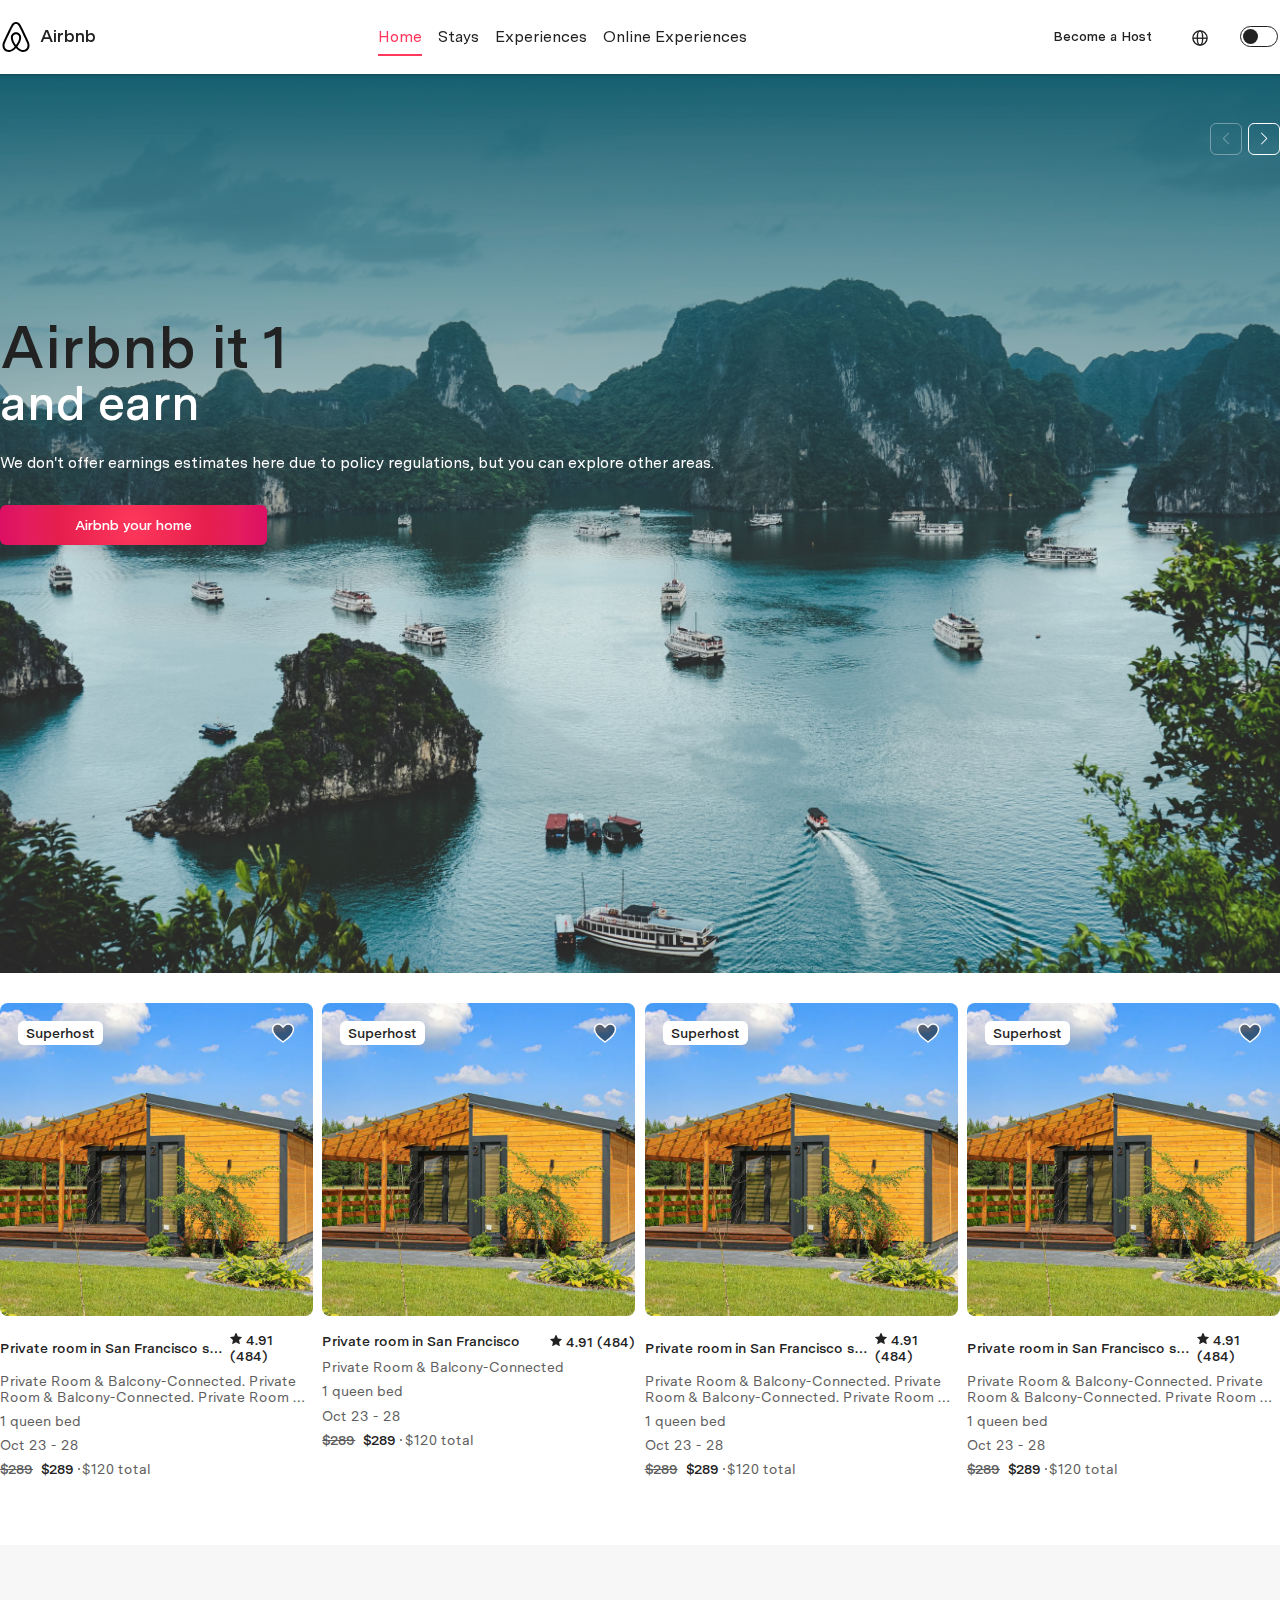
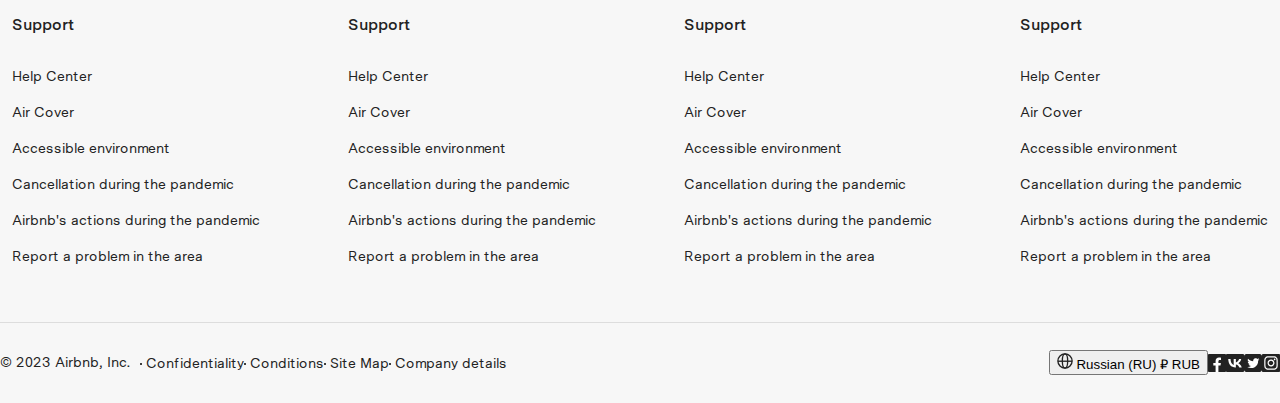
==== index.html @ f94b2c28 "finished footer, theme change" ====
<!DOCTYPE html>
<html lang="en">

<head>
  <meta charset="UTF-8">
  <meta http-equiv="X-UA-Compatible" content="IE=edge">
  <meta name="viewport" content="width=device-width, initial-scale=1.0">
  <title>Document</title>
  <meta name="color-scheme" content="light dark">
  <meta name="theme-color" media="(prefers-color-scheme: light)">
  <meta name="theme-color" media="(prefers-color-scheme: dark)">

  <script type="module">
    // https://doka.guide/js/match-media/
    if (matchMedia('(prefers-color-scheme: dark)').media === 'not all') {
      document.documentElement.style.display = 'none';
      document.head.insertAdjacentHTML(
        'beforeend',
        '<link rel="stylesheet" href="styles/light.css" onload="document.documentElement.style.display=\'\'">'
      );
    }
  </script>

  <link rel="stylesheet" href="css/light.css" media="(prefers-color-scheme: light)">
  <link rel="stylesheet" href="css/dark.css" media="(prefers-color-scheme: dark)">
  <link rel="stylesheet" href="css/style.css">
</head>

<body>
  <header class="header">
    <div class="container">
      <div class="flex">
        <a href="#" class="header-logo">
          <svg viewBox="0 0 32 32" xmlns="http://www.w3.org/2000/svg"
            style="display:inline-block;vertical-align:middle;height:32px;width:32px;fill:var(--logo-fill)"
            aria-hidden="true" role="presentation" focusable="false">
            <path
              d="M16 1c2.008 0 3.463.963 4.751 3.269l.533 1.025c1.954 3.83 6.114 12.54 7.1 14.836l.145.353c.667 1.591.91 2.472.96 3.396l.01.415.001.228c0 4.062-2.877 6.478-6.357 6.478-2.224 0-4.556-1.258-6.709-3.386l-.257-.26-.172-.179h-.011l-.176.185c-2.044 2.1-4.267 3.42-6.414 3.615l-.28.019-.267.006C5.377 31 2.5 28.584 2.5 24.522l.005-.469c.026-.928.23-1.768.83-3.244l.216-.524c.966-2.298 6.083-12.989 7.707-16.034C12.537 1.963 13.992 1 16 1zm0 2c-1.239 0-2.053.539-2.987 2.21l-.523 1.008c-1.926 3.776-6.06 12.43-7.031 14.692l-.345.836c-.427 1.071-.573 1.655-.605 2.24l-.009.33v.206C4.5 27.395 6.411 29 8.857 29c1.773 0 3.87-1.236 5.831-3.354-2.295-2.938-3.855-6.45-3.855-8.91 0-2.913 1.933-5.386 5.178-5.42 3.223.034 5.156 2.507 5.156 5.42 0 2.456-1.555 5.96-3.855 8.907C19.277 27.766 21.37 29 23.142 29c2.447 0 4.358-1.605 4.358-4.478l-.004-.411c-.019-.672-.17-1.296-.714-2.62l-.248-.6c-1.065-2.478-5.993-12.768-7.538-15.664C18.053 3.539 17.24 3 16 3zm.01 10.316c-2.01.021-3.177 1.514-3.177 3.42 0 1.797 1.18 4.58 2.955 7.044l.21.287.174-.234c1.73-2.385 2.898-5.066 2.989-6.875l.006-.221c0-1.906-1.167-3.4-3.156-3.421h-.001z">
            </path>
          </svg>
          <span>Airbnb</span>
        </a>

        <nav class="header-nav">
          <a class="header-nav__link link-active" href="#">Home</a>
          <a class="header-nav__link" href="#">Stays</a>
          <a class="header-nav__link" href="#">Experiences</a>
          <a class="header-nav__link" href="#">Online Experiences</a>
        </nav>

        <div class="header-buttons">
          <button id="host" class="btn btn-ghost">Become a Host</button>

          <button class="btn btn-icon">
            <svg width="18" height="18" viewBox="0 0 18 18" fill="none" xmlns="http://www.w3.org/2000/svg">
              <circle cx="9" cy="9" r="8" stroke="#222222" stroke-width="1.5" />
              <ellipse cx="9" cy="9" rx="3" ry="8" stroke="#222222" stroke-width="1.5" />
              <line x1="1" y1="9.25" x2="17" y2="9.25" stroke="#222222" stroke-width="1.5" />
            </svg>
          </button>
        </div>

        <fieldset class="switcher">
          <input type="checkbox" class="switch">
          <label for="switch"></label>
        </fieldset>
      </div>
    </div>
  </header>

  <!-- Модалка become a host -->
  <dialog class="modal" id="modal">
    <header class="modal-header">
      <button id="close-button" class="button close-button">
        <svg viewBox="0 0 32 32" xmlns="http://www.w3.org/2000/svg" aria-hidden="true" role="presentation"
          focusable="false"
          style="display: block; fill: none; height: 16px; width: 16px; stroke-width: 3; overflow: visible;">
          <path d="m6 6 20 20"></path>
          <path d="m26 6-20 20"></path>
        </svg>
      </button>
    </header>

    <section class="modal-body">
      <h2 class="modal-title">Questions about this home?</h2>
      <p class="modal-subtitle">We’re excited you’re here. A Villa Specialist from Luxury Retreats, an Airbnb <br>
        company, will be in touch to finalize the details.</p>

      <form action="#">
        <div class="inline">
          <label for="first-name">First name *</label>
          <input id="first-name" type="text" placeholder="First name">

          <label for="last-name">Last name *</label>
          <input id="last-name" type="text" placeholder="Last name">
        </div>

        <div class="inline ml-8">
          <label for="email">Email *</label>
          <input id="email" type="email" placeholder="Your email">

          <label for="tel">Telephone</label>
          <input id="tel" type="tel" placeholder="Telephone">
        </div>

        <label for="text-message">Your message</label>
        <textarea placeholder="For example: Is this home family friendly? What other homes should I consider?"
          name="text-message" id="" cols="30" rows="10"></textarea>

        <input id="c1" type="checkbox">
        <label for="c1">I'd like to receive marketing and policy communications from Luxury Retreats</label>

        <button class="btn btn-transparent" type="button">Send message</button>
      </form>
    </section>

    <footer class="modal-footer">
      <div>
        <span>Learn how we handle your details in our</span>
        <button type="button" class="btn btn-link">Privacy policy</button>
      </div>
    </footer>
  </dialog>

  <main>
    <section class="banner">
      <div class="container">
        <div class="swiper">
          <!-- Additional required wrapper -->
          <div class="swiper-wrapper">
            <!-- Slides -->
            <div class="swiper-slide">
              <div class="banner-description">
                <h2 class="banner-title">
                  Airbnb it 1<br>
                  <span>and earn<span>
                </h2>
                <p class="banner-subtitle">We don't offer earnings estimates here due to policy regulations, but you can
                  explore other areas.</p>
                <button class="btn btn-airbnb">Airbnb your home</button>
              </div>
            </div>
            <div class="swiper-slide">
              <div class="banner-description">
                <h2 class="banner-title">
                  Airbnb it 2<br>
                  <span>and earn<span>
                </h2>

                <p class="banner-subtitle">We don't offer earnings estimates here due to policy regulations, but you can
                  explore other areas.</p>

                <button class="btn btn-airbnb">Airbnb your home</button>
              </div>
            </div>

            <div class="swiper-slide">
              <div class="banner-description">
                <h2 class="banner-title">
                  Airbnb it 3<br>
                  <span>and earn<span>
                </h2>

                <p class="banner-subtitle">We don't offer earnings estimates here due to policy regulations, but you can
                  explore other areas.</p>

                <button class="btn btn-airbnb">Airbnb your home</button>
              </div>
            </div>

          </div>

          <!-- If we need navigation buttons -->
          <div class="swiper-button-prev"></div>
          <div class="swiper-button-next"></div>
        </div>
      </div>
    </section>

    <!-- cards -->
    <section class="cards">
      <div class="container">
        <div class="flex-start">
          <div class="card-wrapper">
            <a class="card-link" href="details.html" target="_blank" rel="noopener noreferrer nofollow"></a>
            <div class="card">
              <div class="card-image">
                <img src="images/cards/card-image-1.webp" alt="image">
                <svg class="card-heart" viewBox="0 0 32 32" xmlns="http://www.w3.org/2000/svg">
                  <path
                    d="m16 28c7-4.733 14-10 14-17 0-1.792-.683-3.583-2.05-4.95-1.367-1.366-3.158-2.05-4.95-2.05-1.791 0-3.583.684-4.949 2.05l-2.051 2.051-2.05-2.051c-1.367-1.366-3.158-2.05-4.95-2.05-1.791 0-3.583.684-4.949 2.05-1.367 1.367-2.051 3.158-2.051 4.95 0 7 7 12.267 14 17z">
                  </path>
                </svg>
                <div class="card-host">
                  Superhost
                </div>
              </div>

              <div class="card-text">
                <div class="flex">
                  <h3 class="card-text__title">Private room in San Francisco sdfsdfsdfsdfsds</h3>

                  <div class="card-text__rating">
                    <svg class="star" width="12" height="13" viewBox="0 0 12 13" fill="none"
                      xmlns="http://www.w3.org/2000/svg">
                      <g clip-path="url(#clip0_5_387)">
                        <path fill-rule="evenodd" clip-rule="evenodd"
                          d="M5.66024 1.09214L4.11374 4.42401L0.416242 4.90026C0.344975 4.90933 0.277811 4.93867 0.222742 4.98481C0.167672 5.03094 0.127013 5.09193 0.105603 5.16051C0.0841922 5.22908 0.0829308 5.30237 0.101969 5.37164C0.121007 5.44091 0.159542 5.50326 0.212992 5.55126L2.94787 8.01314L2.21099 11.7076C2.19681 11.7784 2.20337 11.8518 2.22989 11.919C2.25641 11.9862 2.30176 12.0443 2.36049 12.0863C2.41922 12.1283 2.48883 12.1525 2.56097 12.1559C2.6331 12.1593 2.70468 12.1418 2.76712 12.1055L5.99999 10.2316L9.23437 12.1055C9.29677 12.1416 9.36826 12.159 9.44028 12.1556C9.5123 12.1521 9.5818 12.128 9.64045 12.086C9.69909 12.0441 9.7444 11.9861 9.77095 11.9191C9.7975 11.852 9.80415 11.7787 9.79012 11.708L9.05324 8.01314L11.7881 5.55126C11.8414 5.50326 11.8799 5.44097 11.8989 5.37178C11.9178 5.3026 11.9166 5.22941 11.8952 5.16092C11.8739 5.09243 11.8333 5.0315 11.7784 4.98536C11.7234 4.93923 11.6564 4.90982 11.5852 4.90064L7.88774 4.42401L6.34012 1.09214C6.31001 1.0273 6.262 0.972414 6.20174 0.933955C6.14148 0.895495 6.07148 0.875061 5.99999 0.875061C5.9285 0.875061 5.85851 0.895495 5.79824 0.933955C5.73798 0.972414 5.68997 1.0273 5.65987 1.09214H5.66024Z"
                          fill="#222222" />
                      </g>
                      <defs>
                        <clipPath id="clip0_5_387">
                          <rect width="12" height="12" fill="white" transform="translate(0 0.5)" />
                        </clipPath>
                      </defs>
                    </svg>

                    <span>4.91 (484)</span>
                  </div>
                </div>

                <div class="card-text__descr text-secondary">Private Room & Balcony-Connected. Private Room &
                  Balcony-Connected.
                  Private Room & Balcony-Connected</div>
                <div class="card-text__config text-secondary">1 queen bed</div>
                <div class="card-text__date text-secondary">Oct 23 - 28</div>
                <div class="card-text__price flex text-secondary">
                  <span class="price-prev">$289</span>
                  <span class="price-current">$289</span>
                  <span class="price-total">$120 total</span>
                </div>
              </div>
            </div>
            <!-- end .card  -->
          </div>

          <div class="card-wrapper">
            <a class="card-link" href="#" target="_blank" rel="noopener noreferrer nofollow"></a>
            <div class="card">
              <div class="card-image">
                <img src="images/cards/card-image-1.webp" alt="image">
                <svg class="card-heart" viewBox="0 0 32 32" xmlns="http://www.w3.org/2000/svg">
                  <path
                    d="m16 28c7-4.733 14-10 14-17 0-1.792-.683-3.583-2.05-4.95-1.367-1.366-3.158-2.05-4.95-2.05-1.791 0-3.583.684-4.949 2.05l-2.051 2.051-2.05-2.051c-1.367-1.366-3.158-2.05-4.95-2.05-1.791 0-3.583.684-4.949 2.05-1.367 1.367-2.051 3.158-2.051 4.95 0 7 7 12.267 14 17z">
                  </path>
                </svg>
                <div class="card-host">
                  Superhost
                </div>
              </div>

              <div class="card-text">
                <div class="flex">
                  <h3 class="card-text__title">Private room in San Francisco</h3>

                  <div class="card-text__rating">
                    <svg class="star" width="12" height="13" viewBox="0 0 12 13" fill="none"
                      xmlns="http://www.w3.org/2000/svg">
                      <g clip-path="url(#clip0_5_387)">
                        <path fill-rule="evenodd" clip-rule="evenodd"
                          d="M5.66024 1.09214L4.11374 4.42401L0.416242 4.90026C0.344975 4.90933 0.277811 4.93867 0.222742 4.98481C0.167672 5.03094 0.127013 5.09193 0.105603 5.16051C0.0841922 5.22908 0.0829308 5.30237 0.101969 5.37164C0.121007 5.44091 0.159542 5.50326 0.212992 5.55126L2.94787 8.01314L2.21099 11.7076C2.19681 11.7784 2.20337 11.8518 2.22989 11.919C2.25641 11.9862 2.30176 12.0443 2.36049 12.0863C2.41922 12.1283 2.48883 12.1525 2.56097 12.1559C2.6331 12.1593 2.70468 12.1418 2.76712 12.1055L5.99999 10.2316L9.23437 12.1055C9.29677 12.1416 9.36826 12.159 9.44028 12.1556C9.5123 12.1521 9.5818 12.128 9.64045 12.086C9.69909 12.0441 9.7444 11.9861 9.77095 11.9191C9.7975 11.852 9.80415 11.7787 9.79012 11.708L9.05324 8.01314L11.7881 5.55126C11.8414 5.50326 11.8799 5.44097 11.8989 5.37178C11.9178 5.3026 11.9166 5.22941 11.8952 5.16092C11.8739 5.09243 11.8333 5.0315 11.7784 4.98536C11.7234 4.93923 11.6564 4.90982 11.5852 4.90064L7.88774 4.42401L6.34012 1.09214C6.31001 1.0273 6.262 0.972414 6.20174 0.933955C6.14148 0.895495 6.07148 0.875061 5.99999 0.875061C5.9285 0.875061 5.85851 0.895495 5.79824 0.933955C5.73798 0.972414 5.68997 1.0273 5.65987 1.09214H5.66024Z"
                          fill="#222222" />
                      </g>
                      <defs>
                        <clipPath id="clip0_5_387">
                          <rect width="12" height="12" fill="white" transform="translate(0 0.5)" />
                        </clipPath>
                      </defs>
                    </svg>

                    <span>4.91 (484)</span>
                  </div>
                </div>

                <div class="card-text__descr text-secondary">Private Room & Balcony-Connected</div>
                <div class="card-text__config text-secondary">1 queen bed</div>
                <div class="card-text__date text-secondary">Oct 23 - 28</div>
                <div class="card-text__price flex text-secondary">
                  <span class="price-prev">$289</span>
                  <span class="price-current">$289</span>
                  <span class="price-total">$120 total</span>
                </div>
              </div>
            </div>
            <!-- end .card  -->
          </div>

          <div class="card-wrapper">
            <a class="card-link" href="#" target="_blank" rel="noopener noreferrer nofollow"></a>
            <div class="card">
              <div class="card-image">
                <img src="images/cards/card-image-1.webp" alt="image">
                <svg class="card-heart" viewBox="0 0 32 32" xmlns="http://www.w3.org/2000/svg">
                  <path
                    d="m16 28c7-4.733 14-10 14-17 0-1.792-.683-3.583-2.05-4.95-1.367-1.366-3.158-2.05-4.95-2.05-1.791 0-3.583.684-4.949 2.05l-2.051 2.051-2.05-2.051c-1.367-1.366-3.158-2.05-4.95-2.05-1.791 0-3.583.684-4.949 2.05-1.367 1.367-2.051 3.158-2.051 4.95 0 7 7 12.267 14 17z">
                  </path>
                </svg>
                <div class="card-host">
                  Superhost
                </div>
              </div>

              <div class="card-text">
                <div class="flex">
                  <h3 class="card-text__title">Private room in San Francisco sdfsdfsdfsdfsds</h3>

                  <div class="card-text__rating">
                    <svg class="star" width="12" height="13" viewBox="0 0 12 13" fill="none"
                      xmlns="http://www.w3.org/2000/svg">
                      <g clip-path="url(#clip0_5_387)">
                        <path fill-rule="evenodd" clip-rule="evenodd"
                          d="M5.66024 1.09214L4.11374 4.42401L0.416242 4.90026C0.344975 4.90933 0.277811 4.93867 0.222742 4.98481C0.167672 5.03094 0.127013 5.09193 0.105603 5.16051C0.0841922 5.22908 0.0829308 5.30237 0.101969 5.37164C0.121007 5.44091 0.159542 5.50326 0.212992 5.55126L2.94787 8.01314L2.21099 11.7076C2.19681 11.7784 2.20337 11.8518 2.22989 11.919C2.25641 11.9862 2.30176 12.0443 2.36049 12.0863C2.41922 12.1283 2.48883 12.1525 2.56097 12.1559C2.6331 12.1593 2.70468 12.1418 2.76712 12.1055L5.99999 10.2316L9.23437 12.1055C9.29677 12.1416 9.36826 12.159 9.44028 12.1556C9.5123 12.1521 9.5818 12.128 9.64045 12.086C9.69909 12.0441 9.7444 11.9861 9.77095 11.9191C9.7975 11.852 9.80415 11.7787 9.79012 11.708L9.05324 8.01314L11.7881 5.55126C11.8414 5.50326 11.8799 5.44097 11.8989 5.37178C11.9178 5.3026 11.9166 5.22941 11.8952 5.16092C11.8739 5.09243 11.8333 5.0315 11.7784 4.98536C11.7234 4.93923 11.6564 4.90982 11.5852 4.90064L7.88774 4.42401L6.34012 1.09214C6.31001 1.0273 6.262 0.972414 6.20174 0.933955C6.14148 0.895495 6.07148 0.875061 5.99999 0.875061C5.9285 0.875061 5.85851 0.895495 5.79824 0.933955C5.73798 0.972414 5.68997 1.0273 5.65987 1.09214H5.66024Z"
                          fill="#222222" />
                      </g>
                      <defs>
                        <clipPath id="clip0_5_387">
                          <rect width="12" height="12" fill="white" transform="translate(0 0.5)" />
                        </clipPath>
                      </defs>
                    </svg>

                    <span>4.91 (484)</span>
                  </div>
                </div>

                <div class="card-text__descr text-secondary">Private Room & Balcony-Connected. Private Room &
                  Balcony-Connected.
                  Private Room & Balcony-Connected</div>
                <div class="card-text__config text-secondary">1 queen bed</div>
                <div class="card-text__date text-secondary">Oct 23 - 28</div>
                <div class="card-text__price flex text-secondary">
                  <span class="price-prev">$289</span>
                  <span class="price-current">$289</span>
                  <span class="price-total">$120 total</span>
                </div>
              </div>
            </div>
            <!-- end .card  -->
          </div>

          <div class="card-wrapper">
            <a class="card-link" href="#" target="_blank" rel="noopener noreferrer nofollow"></a>
            <div class="card">
              <div class="card-image">
                <img src="images/cards/card-image-1.webp" alt="image">
                <svg class="card-heart" viewBox="0 0 32 32" xmlns="http://www.w3.org/2000/svg">
                  <path
                    d="m16 28c7-4.733 14-10 14-17 0-1.792-.683-3.583-2.05-4.95-1.367-1.366-3.158-2.05-4.95-2.05-1.791 0-3.583.684-4.949 2.05l-2.051 2.051-2.05-2.051c-1.367-1.366-3.158-2.05-4.95-2.05-1.791 0-3.583.684-4.949 2.05-1.367 1.367-2.051 3.158-2.051 4.95 0 7 7 12.267 14 17z">
                  </path>
                </svg>
                <div class="card-host">
                  Superhost
                </div>
              </div>

              <div class="card-text">
                <div class="flex">
                  <h3 class="card-text__title">Private room in San Francisco sdfsdfsdfsdfsds</h3>

                  <div class="card-text__rating">
                    <svg class="star" width="12" height="13" viewBox="0 0 12 13" fill="none"
                      xmlns="http://www.w3.org/2000/svg">
                      <g clip-path="url(#clip0_5_387)">
                        <path fill-rule="evenodd" clip-rule="evenodd"
                          d="M5.66024 1.09214L4.11374 4.42401L0.416242 4.90026C0.344975 4.90933 0.277811 4.93867 0.222742 4.98481C0.167672 5.03094 0.127013 5.09193 0.105603 5.16051C0.0841922 5.22908 0.0829308 5.30237 0.101969 5.37164C0.121007 5.44091 0.159542 5.50326 0.212992 5.55126L2.94787 8.01314L2.21099 11.7076C2.19681 11.7784 2.20337 11.8518 2.22989 11.919C2.25641 11.9862 2.30176 12.0443 2.36049 12.0863C2.41922 12.1283 2.48883 12.1525 2.56097 12.1559C2.6331 12.1593 2.70468 12.1418 2.76712 12.1055L5.99999 10.2316L9.23437 12.1055C9.29677 12.1416 9.36826 12.159 9.44028 12.1556C9.5123 12.1521 9.5818 12.128 9.64045 12.086C9.69909 12.0441 9.7444 11.9861 9.77095 11.9191C9.7975 11.852 9.80415 11.7787 9.79012 11.708L9.05324 8.01314L11.7881 5.55126C11.8414 5.50326 11.8799 5.44097 11.8989 5.37178C11.9178 5.3026 11.9166 5.22941 11.8952 5.16092C11.8739 5.09243 11.8333 5.0315 11.7784 4.98536C11.7234 4.93923 11.6564 4.90982 11.5852 4.90064L7.88774 4.42401L6.34012 1.09214C6.31001 1.0273 6.262 0.972414 6.20174 0.933955C6.14148 0.895495 6.07148 0.875061 5.99999 0.875061C5.9285 0.875061 5.85851 0.895495 5.79824 0.933955C5.73798 0.972414 5.68997 1.0273 5.65987 1.09214H5.66024Z"
                          fill="#222222" />
                      </g>
                      <defs>
                        <clipPath id="clip0_5_387">
                          <rect width="12" height="12" fill="white" transform="translate(0 0.5)" />
                        </clipPath>
                      </defs>
                    </svg>

                    <span>4.91 (484)</span>
                  </div>
                </div>

                <div class="card-text__descr text-secondary">Private Room & Balcony-Connected. Private Room &
                  Balcony-Connected.
                  Private Room & Balcony-Connected</div>
                <div class="card-text__config text-secondary">1 queen bed</div>
                <div class="card-text__date text-secondary">Oct 23 - 28</div>
                <div class="card-text__price flex text-secondary">
                  <span class="price-prev">$289</span>
                  <span class="price-current">$289</span>
                  <span class="price-total">$120 total</span>
                </div>
              </div>
            </div>
            <!-- end .card  -->
          </div>
        </div>
      </div>
      <!-- /.container -->
    </section>

  </main>

  <footer class="footer">
    <div class="container">
      <div class="footer-top">
        <nav class="footer-top__column">
          <h3>Support</h3>

          <a class="footer-link" href="#" target="_blank">Help Center</a>
          <a class="footer-link" href="#" target="_blank">Air Cover</a>
          <a class="footer-link" href="#" target="_blank">Accessible environment</a>
          <a class="footer-link" href="#" target="_blank">Cancellation during the pandemic</a>
          <a class="footer-link" href="#" target="_blank">Airbnb's actions during the pandemic</a>
          <a class="footer-link" href="#" target="_blank">Report a problem in the area</a>
        </nav>

        <nav class="footer-top__column">
          <h3>Support</h3>

          <a class="footer-link" href="#" target="_blank">Help Center</a>
          <a class="footer-link" href="#" target="_blank">Air Cover</a>
          <a class="footer-link" href="#" target="_blank">Accessible environment</a>
          <a class="footer-link" href="#" target="_blank">Cancellation during the pandemic</a>
          <a class="footer-link" href="#" target="_blank">Airbnb's actions during the pandemic</a>
          <a class="footer-link" href="#" target="_blank">Report a problem in the area</a>
        </nav>

        <nav class="footer-top__column">
          <h3>Support</h3>

          <a class="footer-link" href="#" target="_blank">Help Center</a>
          <a class="footer-link" href="#" target="_blank">Air Cover</a>
          <a class="footer-link" href="#" target="_blank">Accessible environment</a>
          <a class="footer-link" href="#" target="_blank">Cancellation during the pandemic</a>
          <a class="footer-link" href="#" target="_blank">Airbnb's actions during the pandemic</a>
          <a class="footer-link" href="#" target="_blank">Report a problem in the area</a>
        </nav>

        <nav class="footer-top__column">
          <h3>Support</h3>

          <a class="footer-link" href="#" target="_blank">Help Center</a>
          <a class="footer-link" href="#" target="_blank">Air Cover</a>
          <a class="footer-link" href="#" target="_blank">Accessible environment</a>
          <a class="footer-link" href="#" target="_blank">Cancellation during the pandemic</a>
          <a class="footer-link" href="#" target="_blank">Airbnb's actions during the pandemic</a>
          <a class="footer-link" href="#" target="_blank">Report a problem in the area</a>
        </nav>
      </div>

      <div class="footer-bottom">
        <nav class="footer-bottom__row">
          <h3>© 2023 Airbnb, Inc.</h3>
          <a class="footer-link ml-8px" href="#" target="_blank">Confidentiality</a>
          <a class="footer-link ml-8px" href="#" target="_blank">Conditions</a>
          <a class="footer-link ml-8px" href="#" target="_blank">Site Map</a>
          <a class="footer-link ml-8px" href="#" target="_blank">Company details<a>
        </nav>

        <nav class="footer-bottom__row">
          <button class="language">
            <svg width="16" height="16" viewBox="0 0 18 18" fill="none" xmlns="http://www.w3.org/2000/svg">
              <circle cx="9" cy="9" r="8" stroke="#222222" stroke-width="1.5" />
              <ellipse cx="9" cy="9" rx="3" ry="8" stroke="#222222" stroke-width="1.5" />
              <line x1="1" y1="9.25" x2="17" y2="9.25" stroke="#222222" stroke-width="1.5" />
            </svg>
            Russian (RU)
            <span class="mr-10px">₽
              RUB
            </span>
          </button>

          <a href="#" target="_blank">
            <svg class="mr-10px" viewBox="0 0 32 32" xmlns="http://www.w3.org/2000/svg"
              style="display:block;height:18px;width:18px;fill:currentColor" aria-label="Open Facebook" role="img"
              focusable="false">
              <path
                d="m30 0c.5304 0 1.0391.210714 1.4142.585786.3751.375073.5858.883784.5858 1.414214v28c0 .5304-.2107 1.0391-.5858 1.4142s-.8838.5858-1.4142.5858h-28c-.53043 0-1.039141-.2107-1.414214-.5858-.375072-.3751-.585786-.8838-.585786-1.4142v-28c0-.53043.210714-1.039141.585786-1.414214.375073-.375072.883784-.585786 1.414214-.585786z">
              </path>
              <path
                d="m22.9375 16h-4.438v-3.001c0-1.266.62-2.499 2.607-2.499h2.018v-3.938s-1.831-.312-3.582-.312c-3.654 0-6.043 2.215-6.043 6.225v3.525h-4.06298v4.625h4.06298v11.375h5v-11.375h3.728z"
                fill="#fff">
              </path>
            </svg>
          </a>

          <a href="#" target="_blank">
            <svg class="mr-10px" viewBox="0 0 32 32" xmlns="http://www.w3.org/2000/svg"
              style="display:block;height:18px;width:18px;fill:currentColor" aria-label="Open &quot;VKontakte&quot;"
              role="img" focusable="false">
              <g>
                <path
                  d="m30 0c.5304 0 1.0391.210714 1.4142.585786.3751.375073.5858.883784.5858 1.414214v28c0 .5304-.2107 1.0391-.5858 1.4142s-.8838.5858-1.4142.5858h-28c-.53043 0-1.039141-.2107-1.414214-.5858-.375072-.3751-.585786-.8838-.585786-1.4142v-28c0-.53043.210714-1.039141.585786-1.414214.375073-.375072.883784-.585786 1.414214-.585786z"
                  fill="#222"></path>
                <path
                  d="m17.0718 23.9756c-8.19992 0-12.87692-5.6214-13.0718-14.9756h4.10743c.13492 6.8657 3.16297 9.7739 5.56147 10.3735v-10.3735h3.8677v5.9213c2.3685-.2548 4.8567-2.9532 5.6962-5.9213h3.8676c-.6446 3.6577-3.3429 6.356-5.2617 7.4653 1.9188.8995 4.992 3.253 6.1613 7.5103h-4.2575c-.9144-2.8482-3.1928-5.0518-6.2059-5.3516v5.3516z"
                  fill="#fff">
                </path>
              </g>
            </svg>
          </a>

          <a href="#" target="_blank">
            <svg class="mr-10px" viewBox="0 0 32 32" xmlns="http://www.w3.org/2000/svg"
              style="display:block;height:18px;width:18px;fill:currentColor" aria-label="Open Twitter" role="img"
              focusable="false">
              <path
                d="m32 4v24c0 2.209139-1.790861 4-4 4h-24c-2.209139 0-4-1.790861-4-4v-24c0-2.209139 1.790861-4 4-4h24c2.209139 0 4 1.790861 4 4z">
              </path>
              <path
                d="m18.664 7.985c-.8591.45781-1.5466 1.18188-1.9594 2.0636-.4127.8817-.5283 1.8734-.3296 2.8264-3.5-.188-6.875-1.813-9.063-4.625-.29765.47541-.49825 1.00504-.59024 1.55834-.09199.55336-.07354 1.11936.05428 1.66546.12782.5462.36249 1.0616.69047 1.5166.32797.4551.74278.8407 1.22049 1.1346-.687 0-1.374-.125-2-.438.063 2.063 1.5 3.876 3.5 4.313-.624.188-1.312.188-2 .063.626 1.812 2.313 3.062 4.188 3.125-1.813 1.5-4.25 2.187-6.563 1.812 1.93253 1.2895 4.18757 2.0119 6.5096 2.0855 2.3221.0736 4.6184-.5047 6.6286-1.6692 2.0103-1.1646 3.6543-2.8689 4.7456-4.9198 1.0913-2.051 1.5864-4.3666 1.4292-6.6845.875-.624 1.625-1.374 2.188-2.312-.75.375-1.625.625-2.5.75.937-.563 1.625-1.438 2-2.5-.875.5-1.813.875-2.813 1.063-.6801-.6967-1.5679-1.15401-2.53-1.3033-.9621-.1493-1.9467.01748-2.806.4753z"
                fill="#fff">
              </path>
            </svg>
          </a>

          <a href="#" target="_blank">
            <svg viewBox="0 0 32 32" xmlns="http://www.w3.org/2000/svg"
              style="display:block;height:18px;width:18px;fill:currentColor" aria-label="Open Instagram" role="img"
              focusable="false">
              <path
                d="m30 0h-28c-1.10457 0-2 .89543-2 2v28c0 1.1046.89543 2 2 2h28c1.1046 0 2-.8954 2-2v-28c0-1.10457-.8954-2-2-2z">
              </path>
              <path
                d="m15.714 4h1.244c2.399.003 2.847.02 3.99.072 1.277.058 2.15.261 2.912.558.79.307 1.459.717 2.126 1.384.6105.59958 1.0828 1.32512 1.384 2.126l.023.058c.28.74.473 1.587.532 2.805l.019.404c.044 1.01.056 1.626.056 4.4v.912c-.002 2.61-.018 3.05-.072 4.229-.058 1.277-.261 2.15-.558 2.912-.3012.8009-.7735 1.5264-1.384 2.126-.5996.6105-1.3251 1.0828-2.126 1.384l-.058.023c-.74.28-1.587.473-2.805.532l-.404.019c-1.01.044-1.626.056-4.4.056h-.912c-2.61-.002-3.05-.018-4.229-.072-1.277-.058-2.15-.261-2.912-.558-.80088-.3012-1.52642-.7735-2.126-1.384-.61048-.5996-1.08279-1.3251-1.384-2.126l-.023-.058c-.28-.74-.473-1.587-.533-2.805l-.016-.367c-.045-1.02-.058-1.616-.058-4.344v-1.003c.002-2.612.018-3.051.072-4.23.058-1.261.256-2.128.547-2.884l.011-.03c.30133-.80054.77364-1.52572 1.384-2.125.59956-.61048 1.3251-1.08279 2.126-1.384l.058-.023c.74-.28 1.587-.473 2.805-.533l.367-.016c1.02-.045 1.616-.058 4.344-.058zm.91 2.162h-1.248c-2.304.002-2.908.013-3.81.052l-.415.018c-1.17.053-1.805.249-2.228.413-.56.218-.96.478-1.38.898-.411.411-.67.803-.884 1.345l-.024.062c-.162.423-.35 1.056-.403 2.2l-.02.45c-.038.905-.049 1.53-.05 3.945v1.08c.002 2.636.016 3.046.07 4.224l.004.074c.058 1.123.248 1.74.41 2.154.217.56.477.96.897 1.38.411.411.803.67 1.345.884l.062.024c.423.162 1.056.35 2.2.403l.45.02c.904.038 1.53.049 3.945.05h1.08c2.636-.002 3.046-.016 4.224-.07l.074-.004c1.123-.058 1.74-.248 2.154-.41.5214-.1919.993-.4984 1.38-.897.411-.411.67-.803.884-1.345l.024-.062c.162-.423.35-1.056.403-2.201l.02-.448c.038-.906.049-1.531.05-3.946v-1.08c-.002-2.636-.016-3.046-.07-4.224l-.004-.074c-.058-1.123-.248-1.74-.41-2.154-.1921-.52125-.4986-.99281-.897-1.38-.3781-.38966-.8373-.69145-1.345-.884l-.062-.024c-.418-.16-1.042-.347-2.164-.401l-.453-.02c-.901-.04-1.505-.05-3.809-.052zm-.624 3.676c.8092 0 1.6105.15939 2.3581.4691.7476.3096 1.4269.7635 1.9991 1.3357s1.0261 1.2515 1.3357 1.9991c.3097.7476.4691 1.5489.4691 2.3581s-.1594 1.6105-.4691 2.3581c-.3096.7476-.7635 1.4269-1.3357 1.9991s-1.2515 1.0261-1.9991 1.3357c-.7476.3097-1.5489.4691-2.3581.4691-1.6343 0-3.2016-.6492-4.3572-1.8048s-1.8048-2.7229-1.8048-4.3572.6492-3.2016 1.8048-4.3572 2.7229-1.8048 4.3572-1.8048zm0 2.162c-1.0609 0-2.0783.4214-2.8284 1.1716-.7502.7501-1.1716 1.7675-1.1716 2.8284s.4214 2.0783 1.1716 2.8284c.7501.7502 1.7675 1.1716 2.8284 1.1716s2.0783-.4214 2.8284-1.1716c.7502-.7501 1.1716-1.7675 1.1716-2.8284s-.4214-2.0783-1.1716-2.8284c-.7501-.7502-1.7675-1.1716-2.8284-1.1716zm6.406-3.846c.1891 0 .3764.03725.5511.10961.1747.07237.3334.17844.4671.31216.1338.13371.2398.29246.3122.46717.0724.1747.1096.36196.1096.55106s-.0372.37636-.1096.5511c-.0724.1747-.1784.3334-.3122.4671-.1337.1338-.2924.2398-.4671.3122s-.362.1096-.5511.1096c-.3819 0-.7482-.1517-1.0182-.4218-.2701-.27-.4218-.63629-.4218-1.0182s.1517-.74818.4218-1.01823c.27-.27006.6363-.42177 1.0182-.42177z"
                fill="#fff"></path>
            </svg>
          </a>
        </nav>
      </div>
    </div>
  </footer>




  <script src="lib/swiper.js"></script>
  <script src="js/theme-switcher.js"></script>
  <script src="js/index.js"></script>
</body>

</html>
---- css/light.css ----
:root {
  --body-color: #ffffff; /* общий фон */


  --title-color: #222222; /* цвет заголовков */
  --subtitle-color: #42526B; /* цвет подзаголовков */

  --nav-link-color: #222222; /* цвет ссылок в навигации */

  --accent-color: #FF385C; /* основной цвет тем */

  --bg-hover: #F7F7F7;
}

/* logo */
.header-logo svg {
  --logo-fill: #22222;
}


/* btn-primary */
.btn-primary {
  --button-bg-color: #FF385C;
  --button-text-color: #ffffff;
}

/* btn-ghost */
.btn-ghost {
  
}


/* forms */
input[type='text'],
input[type='email'],
input[type='password'],
input[type="tel"],
textarea {
  --input-bg-color: #ffffff;
  --input-border-color: #B0B0B0;
}
---- css/dark.css ----
:root {
  --body-color: #292929; /* общий фон */

  --title-color: #ffffff; /* цвет заголовков */
  --subtitle-color: #B4BBC5;/* цвет подзаголовков */

  --nav-link-color: #ffffff; /* цвет ссылок в навигации */

  --accent-color: #BB86FC; /* основной цвет тем */

  --bg-hover: rgba(255, 255, 255, 0.12);
  
}

/* logo */
.header-logo svg {
  --logo-fill: #ffffff;
}


/* btn-primary */
.btn-primary {
  --button-bg-color: #BB86FC;
  --button-text-color: #000000;
}

/* btn-ghost */
.btn-ghost {

}


/* forms */
input[type='text'],
input[type='email'],
input[type='password'],
textarea {
  --input-bg-color: #F6F6F6;
  --input-border-color: #D2D2D2;
}
---- css/style.css ----
@import "../css/fonts.css";
@import "../css/normalize.css";
@import "../css/forms.css";
@import "../lib/swiper.css";
@import "../css/modal.css";



body {
  font-family: 'Messina Sans', sans-serif;
  margin: 0;
  color: #222222;
  background-color: #ffffff;
  position: relative;
  min-height: 100vh;
}

* {
  box-sizing: border-box;
}

h1,
h2,
h3,
p {
  margin: 0;
}

a {
  text-decoration: none;
  color: var(--nav-link-color);
}

img {
  vertical-align: middle;
  max-width: 100%;
}

.container {
  width: 100%;
  max-width: 1312px;
  margin: 0 auto;
}


/* header */
.header {
  background-color: var(--body-color);
  min-height: 68px;
  box-sizing: border-box;
  width: 100%;
  z-index: 2;
  padding: 16px 0;
  position: fixed;
  top: 0;
  left: 0;
  right: 0;
  box-shadow: 0 1px 2px #00000040;
}

.header-logo span {
  display: inline-block;
  vertical-align: middle;
  margin-left: 4px;
  font-size: 18px;
  font-weight: 700;
}

.header-nav {
  display: inline-flex;
  width: 70%;
  flex-direction: row;
  justify-content: center;
}

.header-nav__link {
  font-family: 'Messina Sans', sans-serif;
  font-weight: 400;
  padding: 10px 0;
  border: 0;
  margin: 0 8px;
  background-color: transparent;
  position: relative;
  text-transform: capitalize;
}

.header-nav__link::after,
.link-active::after {
  content: '';
  height: 1.5px;
  position: absolute;
  bottom: 0;
  width: 100%;
  background-color: var(--nav-link-color);
  inset-inline: 0;
  transform: scaleX(0);
  transition: transform 0.2s ease;
}

.header-nav__link:hover {
  opacity: 0.65;
}

/* анимация линии при наведении на неактивную ссылку */
.header-nav__link:hover::after {
  transform: scaleX(1);
  opacity: 0.65;
}

.link-active {
  color: var(--accent-color);
}

/* активная ссылка должна быть непрозрачной */
.link-active:hover {
  opacity: 1;
}

/* активная ссылка должна быть непрозрачной */
.link-active:hover::after {
  opacity: 1;
}

/* анимация линии при наведении на активную ссылку */
.link-active::after {
  background-color: var(--accent-color);
  transform: scaleX(1);
}



/* banner */
.banner {
  background-image: url(../images/banner/banner.jpg);
  min-height: 100vh;
  background-position: top center;
  background-repeat: no-repeat;
  background-size: cover;
  padding: 48px 0;
}


.banner-description {
  display: inline-flex;
  flex-direction: column;
  align-items: flex-start;
  padding-top: 200px;
}

.banner-title {
  font-size: 60px;
  line-height: 52px;
  margin-bottom: 24px;
}

.banner-title span {
  font-size: 48px;
  line-height: 52px;
  color: #ffffff;
}

.banner-subtitle {
  font-size: 16px;
  line-height: 20px;
  margin-bottom: 32px;
  color: #ffffff;
}

/* swiper-slider   */
.swiper-button-prev,
.swiper-button-next {
  --swiper-navigation-size: 14px;
  top: 2%;
  color: #ffffff;
  background-color: transparent;
  border: 1px solid #fff;
  border-radius: 6px;
  width: 32px;
  height: 32px;
}

.swiper-button-prev {
  left: 94.5%;
}

.swiper-button-next {
  right: 0;
}

.swiper-button-next::after,
.swiper-button-prev::after {
  font-size: 12px;
}

main {
  padding: 73.4px 0 457.8px;
}






/* cards */
.cards {
  padding: 30px 0;
}

.card-wrapper {
  position: relative;
  width: 313px;
  display: inline-flex;
}

.card {
  margin-bottom: 30px;
}

.card img {
  max-width: 100%;
  height: 313px;
  vertical-align: middle;
  /* убираем зазор снизу */
  object-fit: cover;
  border-radius: 8px;
}

.card-image {
  min-height: 313px;
  border-radius: 8px;
  position: relative;
  margin-bottom: 16px;
}

.card-link {
  display: block;
  height: 100%;
  width: 100%;
  outline: none;
  position: absolute;
  top: 0;
  left: 0;
  right: 0;
  bottom: 0;
  background: transparent;
  z-index: 1;
  /* пользователь может перейти по ссылке на новой вкладке */
}

.card-heart {
  display: inline-block;
  fill: rgba(0, 0, 0, 0.5);
  height: 24px;
  width: 24px;
  stroke: #FFFFFF;
  stroke-width: 2;
  vertical-align: middle;
  position: absolute;
  z-index: 1;
  /* перекрытие кликабельной ссылки на карточке */
  top: 18px;
  right: 18px;
}

.heart-active {
  fill: #FF385C;
}

.card-host {
  padding: 4px 8px;
  border-radius: 6px;
  background-color: #fff;
  position: absolute;
  top: 18px;
  left: 18px;
  font-size: 14px;
  font-weight: 600;
  color: #222;
}

.card-text__title {
  white-space: nowrap;
  overflow-x: hidden;
  text-overflow: ellipsis;
  max-width: 230px;
}

.card-text__title,
.card-text__rating {
  font-size: 14px;
  margin-bottom: 8px;
  font-weight: 600;
}

.text-secondary {
  font-size: 14px;
  font-weight: normal;
  margin-bottom: 8px;
  color: #5E5E5E;
}

.card-text__descr {
  display: -webkit-box;
  -webkit-line-clamp: 2;
  -webkit-box-orient: vertical;
  overflow: hidden;
  text-overflow: ellipsis;
}

.card-text__price {
  width: 48%;
}

.price-prev {
  text-decoration: line-through;
  font-weight: 600;
}

.price-current {
  font-weight: 600;
  color: #222222;
  position: relative;
}

.price-current::after {
  content: '';
  display: inline-block;
  width: 2px;
  height: 2px;
  background-color: #5E5E5E;
  border-radius: 50%;
  margin-left: 4px;
  vertical-align: middle;
  position: absolute;
  top: 50%;
  margin-top: -1px;
}

h3 {
  font-size: 16px;
  color: #222222;
  line-height: 19px;
}

.km,
.date {
  color: #717171;
  font-size: 12px;
  line-height: 14px;
}

.night {
  color: #222222;
  font-size: 14px;
  line-height: 17px;
}


/* footer */
.footer {
  padding: 22px 0;
  background-color: #f7f7f7;
  position: absolute;
  bottom: 0;
  left: 0;
  right: 0;
  width: 100%;
}

.footer-rights {
  font-weight: 400;
  font-size: 16px;
  line-height: 24px;
  color: var(--title-color);
}

.footer-top {
  padding: 48px 0;
  display: flex;
  justify-content: space-between;
}

.footer-top__column {
  display: flex;
  flex-direction: column;
  padding: 0 12px;
}

.footer-top__column h3 {
  color: #222222;
  font-size: 16px;
  font-weight: 600;
  margin-bottom: 24px;
  margin-top: 0;
}

.footer-link {
  color: #222222;
  font-weight: 400;
  font-size: 14px;
  line-height: 36px;
}

.footer-link:hover {
  text-decoration: underline;
}

.footer-bottom {
  display: flex;
  justify-content: space-between;
  align-items: center;
  border-top: 1px solid #dddddd;
  padding-top: 22px;
}

.footer-bottom__row {
  display: flex;
  align-items: center;
}

.footer-bottom__row h3 {
  font-size: 14px;
  color: #222222;
  font-weight: 400;
  margin: 0 10px 0 0;
}

.footer-bottom__row:nth-child(1) .footer-link::before {
  content: "";
  vertical-align: middle;
  width: 2px;
  height: 2px;
  background: #000;
  border-radius: 50%;
  margin-right: 4px;
  display: inline-block;
}

.footer-rights {
  font-weight: 400;
  font-size: 16px;
  line-height: 24px;
  color: var(--title-color);
}




/* skeleton */
.skeleton {
  position: relative;
}

.skeleton::before {
  content: '';
  position: absolute;
  top: 0;
  left: 0;
  width: 100%;
  height: 100%;
  z-index: 3;
  background: linear-gradient(90deg, #eee, #f9f9f9, #eee);
  background-size: 200%;
  animation: skeleton 1s infinite reverse;
}

@keyframes skeleton {
  0% {
    background-position: -100% 0;
  }

  100% {
    background-position: 100% 0;
  }
}




/* атомарные классы */

.inline {
  display: inline-block;
  vertical-align: middle;
}

.ml-8 {
  margin-left: 8px;
}

.flex-start {
  display: flex;
  align-items: flex-start;
  justify-content: space-between;
}

.flex {
  display: flex;
  align-items: center;
  justify-content: space-between;
}
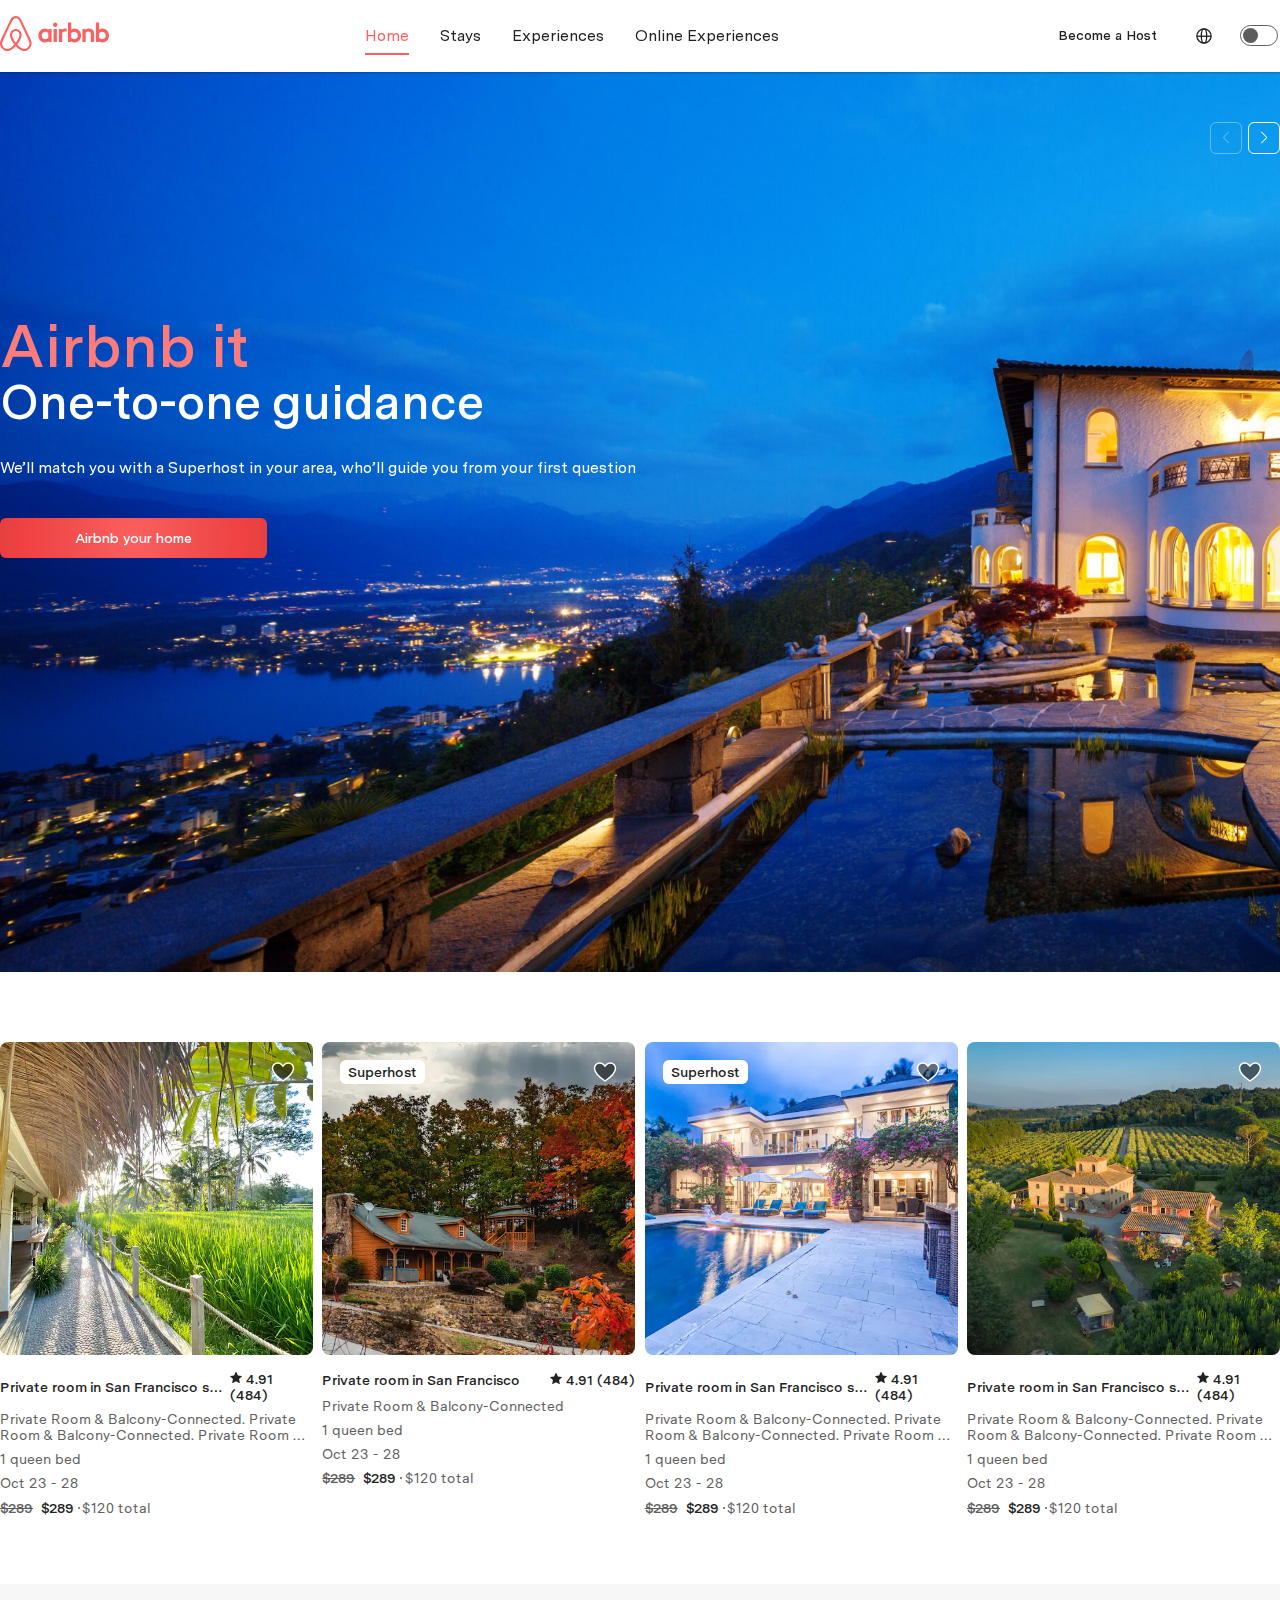
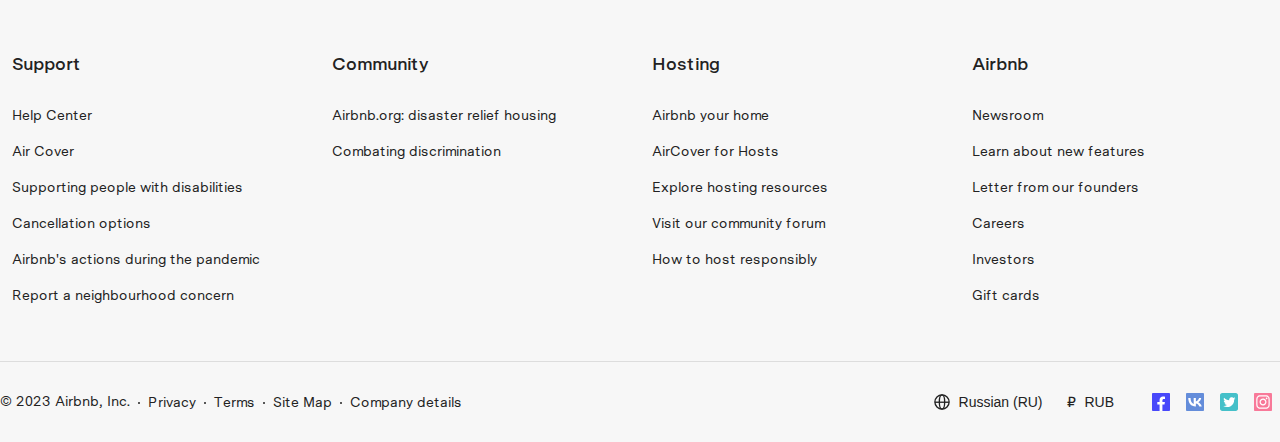
==== commit 3953569a: "finished footer, theme change" ====
--- a/index.html
+++ b/index.html
@@ -31,14 +31,18 @@
     <div class="container">
       <div class="flex">
         <a href="#" class="header-logo">
-          <svg viewBox="0 0 32 32" xmlns="http://www.w3.org/2000/svg"
-            style="display:inline-block;vertical-align:middle;height:32px;width:32px;fill:var(--logo-fill)"
-            aria-hidden="true" role="presentation" focusable="false">
-            <path
-              d="M16 1c2.008 0 3.463.963 4.751 3.269l.533 1.025c1.954 3.83 6.114 12.54 7.1 14.836l.145.353c.667 1.591.91 2.472.96 3.396l.01.415.001.228c0 4.062-2.877 6.478-6.357 6.478-2.224 0-4.556-1.258-6.709-3.386l-.257-.26-.172-.179h-.011l-.176.185c-2.044 2.1-4.267 3.42-6.414 3.615l-.28.019-.267.006C5.377 31 2.5 28.584 2.5 24.522l.005-.469c.026-.928.23-1.768.83-3.244l.216-.524c.966-2.298 6.083-12.989 7.707-16.034C12.537 1.963 13.992 1 16 1zm0 2c-1.239 0-2.053.539-2.987 2.21l-.523 1.008c-1.926 3.776-6.06 12.43-7.031 14.692l-.345.836c-.427 1.071-.573 1.655-.605 2.24l-.009.33v.206C4.5 27.395 6.411 29 8.857 29c1.773 0 3.87-1.236 5.831-3.354-2.295-2.938-3.855-6.45-3.855-8.91 0-2.913 1.933-5.386 5.178-5.42 3.223.034 5.156 2.507 5.156 5.42 0 2.456-1.555 5.96-3.855 8.907C19.277 27.766 21.37 29 23.142 29c2.447 0 4.358-1.605 4.358-4.478l-.004-.411c-.019-.672-.17-1.296-.714-2.62l-.248-.6c-1.065-2.478-5.993-12.768-7.538-15.664C18.053 3.539 17.24 3 16 3zm.01 10.316c-2.01.021-3.177 1.514-3.177 3.42 0 1.797 1.18 4.58 2.955 7.044l.21.287.174-.234c1.73-2.385 2.898-5.066 2.989-6.875l.006-.221c0-1.906-1.167-3.4-3.156-3.421h-.001z">
-            </path>
+          <svg xmlns="http://www.w3.org/2000/svg" width="109" height="35" viewBox="0 0 109 35" fill="none">
+            <g clip-path="url(#clip0_202_1081)">
+              <path
+                d="M57.4454 8.79379C57.4454 10.0551 56.4579 11.0711 55.232 11.0711C54.0062 11.0711 53.0187 10.0551 53.0187 8.79379C53.0187 7.53253 53.9721 6.51652 55.232 6.51652C56.4919 6.55155 57.4454 7.56757 57.4454 8.79379ZM48.3195 13.3834C48.3195 13.5936 48.3195 13.9439 48.3195 13.9439C48.3195 13.9439 47.2639 12.5425 45.0165 12.5425C41.3048 12.5425 38.4104 15.4504 38.4104 19.4795C38.4104 23.4735 41.2708 26.4164 45.0165 26.4164C47.2979 26.4164 48.3195 24.98 48.3195 24.98V25.5756C48.3195 25.8559 48.5238 26.0661 48.7962 26.0661H51.5544V12.8929C51.5544 12.8929 49.0346 12.8929 48.7962 12.8929C48.5238 12.8929 48.3195 13.1381 48.3195 13.3834ZM48.3195 21.8268C47.8087 22.5976 46.7872 23.2633 45.5613 23.2633C43.382 23.2633 41.7134 21.8619 41.7134 19.4795C41.7134 17.0971 43.382 15.6957 45.5613 15.6957C46.7531 15.6957 47.8428 16.3964 48.3195 17.1321V21.8268ZM53.5975 12.8929H56.8665V26.0661H53.5975V12.8929ZM102.428 12.5425C100.18 12.5425 99.1249 13.9439 99.1249 13.9439V6.55155H95.8559V26.0661C95.8559 26.0661 98.3757 26.0661 98.6141 26.0661C98.8865 26.0661 99.0908 25.8208 99.0908 25.5756V24.98C99.0908 24.98 100.146 26.4164 102.394 26.4164C106.106 26.4164 109 23.4735 109 19.4795C109 15.4855 106.105 12.5425 102.428 12.5425ZM101.883 23.2282C100.623 23.2282 99.6357 22.5626 99.1249 21.7918V17.0971C99.6357 16.3964 100.725 15.6607 101.883 15.6607C104.062 15.6607 105.731 17.0621 105.731 19.4444C105.731 21.8268 104.062 23.2282 101.883 23.2282ZM94.1533 18.2533V26.1011H90.8843V18.6386C90.8843 16.4665 90.2033 15.5906 88.3645 15.5906C87.377 15.5906 86.3554 16.1161 85.7084 16.8869V26.0661H82.4395V12.8929H85.0274C85.2998 12.8929 85.5041 13.1381 85.5041 13.3834V13.9439C86.4576 12.9279 87.7175 12.5425 88.9774 12.5425C90.4076 12.5425 91.5994 12.963 92.5529 13.8038C93.7106 14.7848 94.1533 16.046 94.1533 18.2533ZM74.5054 12.5425C72.258 12.5425 71.2023 13.9439 71.2023 13.9439V6.55155H67.9334V26.0661C67.9334 26.0661 70.4532 26.0661 70.6916 26.0661C70.964 26.0661 71.1683 25.8208 71.1683 25.5756V24.98C71.1683 24.98 72.2239 26.4164 74.4713 26.4164C78.183 26.4164 81.0774 23.4735 81.0774 19.4795C81.1114 15.4855 78.217 12.5425 74.5054 12.5425ZM73.9605 23.2282C72.7006 23.2282 71.7131 22.5626 71.2023 21.7918V17.0971C71.7131 16.3964 72.8028 15.6607 73.9605 15.6607C76.1399 15.6607 77.8084 17.0621 77.8084 19.4444C77.8084 21.8268 76.1399 23.2282 73.9605 23.2282ZM65.1071 12.5425C66.0946 12.5425 66.6053 12.7177 66.6053 12.7177V15.8358C66.6053 15.8358 63.8812 14.8899 62.1786 16.8869V26.1011H58.9096V12.8929C58.9096 12.8929 61.4295 12.8929 61.6678 12.8929C61.9402 12.8929 62.1446 13.1381 62.1446 13.3834V13.9439C62.7575 13.2082 64.0855 12.5425 65.1071 12.5425ZM31.1574 24.8749C30.9871 24.4545 30.8168 23.999 30.6466 23.6136C30.3742 22.983 30.1018 22.3874 29.8634 21.8268L29.8293 21.7918C27.4798 16.5365 24.9599 11.2112 22.3039 5.95596L22.2017 5.74575C21.9293 5.22022 21.6569 4.65966 21.3845 4.0991C21.044 3.46847 20.7034 2.8028 20.1586 2.17217C19.069 0.770771 17.5026 0 15.834 0C14.1314 0 12.5991 0.770771 11.4754 2.1021C10.9646 2.73273 10.59 3.3984 10.2495 4.02903C9.9771 4.58959 9.70469 5.15015 9.43227 5.67568L9.33012 5.88589C6.70812 11.1411 4.15423 16.4665 1.80466 21.7217L1.7706 21.7918C1.53224 22.3524 1.25983 22.9479 0.987412 23.5786C0.817153 23.964 0.646893 24.3844 0.476634 24.8398C0.0339598 26.1361 -0.102248 27.3624 0.0680117 28.6236C0.442582 31.2512 2.14517 33.4585 4.49475 34.4394C5.3801 34.8248 6.2995 35 7.25295 35C7.52537 35 7.86589 34.965 8.1383 34.9299C9.26201 34.7898 10.4198 34.4044 11.5435 33.7387C12.9396 32.9329 14.2676 31.7768 15.7659 30.0951C17.2642 31.7768 18.6263 32.9329 19.9884 33.7387C21.1121 34.4044 22.2698 34.7898 23.3935 34.9299C23.6659 34.965 24.0065 35 24.2789 35C25.2323 35 26.1858 34.8248 27.0371 34.4394C29.4207 33.4585 31.0893 31.2162 31.4638 28.6236C31.7362 27.3974 31.6 26.1712 31.1574 24.8749ZM15.8 26.6967C13.9612 24.3143 12.7694 22.0721 12.3607 20.1802C12.1905 19.3744 12.1564 18.6737 12.2586 18.043C12.3267 17.4825 12.531 16.992 12.8034 16.5716C13.4504 15.6256 14.5401 15.03 15.8 15.03C17.0599 15.03 18.1836 15.5906 18.7965 16.5716C19.069 16.992 19.2733 17.4825 19.3414 18.043C19.4435 18.6737 19.4095 19.4094 19.2392 20.1802C18.8306 22.037 17.6388 24.2793 15.8 26.6967ZM29.3867 28.3433C29.1483 30.1652 27.9565 31.7417 26.2879 32.4424C25.4707 32.7928 24.5854 32.8979 23.7 32.7928C22.8487 32.6877 21.9974 32.4074 21.1121 31.8819C19.8862 31.1812 18.6603 30.0951 17.2301 28.4835C19.4776 25.6456 20.8396 23.0531 21.3504 20.7407C21.5888 19.6547 21.6228 18.6737 21.5207 17.7628C21.3845 16.8869 21.078 16.0811 20.6013 15.3804C19.5457 13.8038 17.775 12.8929 15.8 12.8929C13.825 12.8929 12.0543 13.8388 10.9987 15.3804C10.5219 16.0811 10.2155 16.8869 10.0793 17.7628C9.94305 18.6737 9.9771 19.6897 10.2495 20.7407C10.7603 23.0531 12.1564 25.6807 14.3698 28.5185C12.9737 30.1301 11.7137 31.2162 10.4879 31.9169C9.60253 32.4424 8.75124 32.7227 7.89994 32.8278C6.98054 32.9329 6.09519 32.7928 5.312 32.4775C3.64346 31.7768 2.45164 30.2002 2.21328 28.3784C2.11112 27.5025 2.17923 26.6266 2.51975 25.6456C2.6219 25.2953 2.79216 24.9449 2.96242 24.5245C3.20078 23.964 3.4732 23.3684 3.74561 22.7728L3.77966 22.7027C6.12924 17.4825 8.64908 12.1572 11.2711 6.97197L11.3732 6.76176C11.6456 6.23624 11.9181 5.67568 12.1905 5.15015C12.4629 4.58959 12.7694 4.06406 13.1439 3.60861C13.859 2.76777 14.8125 2.31231 15.8681 2.31231C16.9237 2.31231 17.8771 2.76777 18.5922 3.60861C18.9668 4.06406 19.2733 4.58959 19.5457 5.15015C19.8181 5.67568 20.0905 6.23624 20.3629 6.76176L20.4651 6.97197C23.053 12.1922 25.5729 17.5175 27.9224 22.7377V22.7728C28.1948 23.3333 28.4332 23.964 28.7056 24.5245C28.8759 24.9449 29.0461 25.2953 29.1483 25.6456C29.4207 26.5566 29.5229 27.4324 29.3867 28.3433Z"
+                fill="#fc6060" />
+            </g>
+            <defs>
+              <clipPath id="clip0_202_1081">
+                <rect width="109" height="35" fill="white" />
+              </clipPath>
+            </defs>
           </svg>
-          <span>Airbnb</span>
         </a>
 
         <nav class="header-nav">
@@ -132,23 +136,25 @@
             <div class="swiper-slide">
               <div class="banner-description">
                 <h2 class="banner-title">
-                  Airbnb it 1<br>
-                  <span>and earn<span>
+                  Airbnb it<br>
+                  <span>One-to-one guidance<span>
                 </h2>
-                <p class="banner-subtitle">We don't offer earnings estimates here due to policy regulations, but you can
-                  explore other areas.</p>
+                <p class="banner-subtitle">
+                  We’ll match you with a Superhost in your area, who’ll guide you from your first question
+                </p>
                 <button class="btn btn-airbnb">Airbnb your home</button>
               </div>
             </div>
             <div class="swiper-slide">
               <div class="banner-description">
                 <h2 class="banner-title">
-                  Airbnb it 2<br>
-                  <span>and earn<span>
+                  Airbnb it<br>
+                  <span>An experienced guest<span>
                 </h2>
 
-                <p class="banner-subtitle">We don't offer earnings estimates here due to policy regulations, but you can
-                  explore other areas.</p>
+                <p class="banner-subtitle">
+                  For your first booking, you can choose to welcome an experienced guest who has at least three
+                </p>
 
                 <button class="btn btn-airbnb">Airbnb your home</button>
               </div>
@@ -158,11 +164,12 @@
               <div class="banner-description">
                 <h2 class="banner-title">
                   Airbnb it 3<br>
-                  <span>and earn<span>
+                  <span>Specialised support<span>
                 </h2>
 
-                <p class="banner-subtitle">We don't offer earnings estimates here due to policy regulations, but you can
-                  explore other areas.</p>
+                <p class="banner-subtitle">
+                  New Hosts get one-tap access to specially trained Community Support agents who can help
+                </p>
 
                 <button class="btn btn-airbnb">Airbnb your home</button>
               </div>
@@ -191,9 +198,6 @@
                     d="m16 28c7-4.733 14-10 14-17 0-1.792-.683-3.583-2.05-4.95-1.367-1.366-3.158-2.05-4.95-2.05-1.791 0-3.583.684-4.949 2.05l-2.051 2.051-2.05-2.051c-1.367-1.366-3.158-2.05-4.95-2.05-1.791 0-3.583.684-4.949 2.05-1.367 1.367-2.051 3.158-2.051 4.95 0 7 7 12.267 14 17z">
                   </path>
                 </svg>
-                <div class="card-host">
-                  Superhost
-                </div>
               </div>
 
               <div class="card-text">
@@ -238,7 +242,7 @@
             <a class="card-link" href="#" target="_blank" rel="noopener noreferrer nofollow"></a>
             <div class="card">
               <div class="card-image">
-                <img src="images/cards/card-image-1.webp" alt="image">
+                <img src="images/cards/card-image-2.webp" alt="image">
                 <svg class="card-heart" viewBox="0 0 32 32" xmlns="http://www.w3.org/2000/svg">
                   <path
                     d="m16 28c7-4.733 14-10 14-17 0-1.792-.683-3.583-2.05-4.95-1.367-1.366-3.158-2.05-4.95-2.05-1.791 0-3.583.684-4.949 2.05l-2.051 2.051-2.05-2.051c-1.367-1.366-3.158-2.05-4.95-2.05-1.791 0-3.583.684-4.949 2.05-1.367 1.367-2.051 3.158-2.051 4.95 0 7 7 12.267 14 17z">
@@ -289,7 +293,7 @@
             <a class="card-link" href="#" target="_blank" rel="noopener noreferrer nofollow"></a>
             <div class="card">
               <div class="card-image">
-                <img src="images/cards/card-image-1.webp" alt="image">
+                <img src="images/cards/card-image-3.webp" alt="image">
                 <svg class="card-heart" viewBox="0 0 32 32" xmlns="http://www.w3.org/2000/svg">
                   <path
                     d="m16 28c7-4.733 14-10 14-17 0-1.792-.683-3.583-2.05-4.95-1.367-1.366-3.158-2.05-4.95-2.05-1.791 0-3.583.684-4.949 2.05l-2.051 2.051-2.05-2.051c-1.367-1.366-3.158-2.05-4.95-2.05-1.791 0-3.583.684-4.949 2.05-1.367 1.367-2.051 3.158-2.051 4.95 0 7 7 12.267 14 17z">
@@ -342,15 +346,12 @@
             <a class="card-link" href="#" target="_blank" rel="noopener noreferrer nofollow"></a>
             <div class="card">
               <div class="card-image">
-                <img src="images/cards/card-image-1.webp" alt="image">
+                <img src="images/cards/card-image-4.webp" alt="image">
                 <svg class="card-heart" viewBox="0 0 32 32" xmlns="http://www.w3.org/2000/svg">
                   <path
                     d="m16 28c7-4.733 14-10 14-17 0-1.792-.683-3.583-2.05-4.95-1.367-1.366-3.158-2.05-4.95-2.05-1.791 0-3.583.684-4.949 2.05l-2.051 2.051-2.05-2.051c-1.367-1.366-3.158-2.05-4.95-2.05-1.791 0-3.583.684-4.949 2.05-1.367 1.367-2.051 3.158-2.051 4.95 0 7 7 12.267 14 17z">
                   </path>
                 </svg>
-                <div class="card-host">
-                  Superhost
-                </div>
               </div>
 
               <div class="card-text">
@@ -405,71 +406,67 @@
 
           <a class="footer-link" href="#" target="_blank">Help Center</a>
           <a class="footer-link" href="#" target="_blank">Air Cover</a>
-          <a class="footer-link" href="#" target="_blank">Accessible environment</a>
-          <a class="footer-link" href="#" target="_blank">Cancellation during the pandemic</a>
+          <a class="footer-link" href="#" target="_blank">Supporting people with disabilities</a>
+          <a class="footer-link" href="#" target="_blank">Cancellation options</a>
           <a class="footer-link" href="#" target="_blank">Airbnb's actions during the pandemic</a>
-          <a class="footer-link" href="#" target="_blank">Report a problem in the area</a>
+          <a class="footer-link" href="#" target="_blank">Report a neighbourhood concern</a>
         </nav>
 
         <nav class="footer-top__column">
-          <h3>Support</h3>
-
-          <a class="footer-link" href="#" target="_blank">Help Center</a>
-          <a class="footer-link" href="#" target="_blank">Air Cover</a>
-          <a class="footer-link" href="#" target="_blank">Accessible environment</a>
-          <a class="footer-link" href="#" target="_blank">Cancellation during the pandemic</a>
-          <a class="footer-link" href="#" target="_blank">Airbnb's actions during the pandemic</a>
-          <a class="footer-link" href="#" target="_blank">Report a problem in the area</a>
+          <h3>Community</h3>
+
+          <a class="footer-link" href="#" target="_blank">Airbnb.org: disaster relief housing</a>
+          <a class="footer-link" href="#" target="_blank">Combating discrimination</a>
         </nav>
 
         <nav class="footer-top__column">
-          <h3>Support</h3>
-
-          <a class="footer-link" href="#" target="_blank">Help Center</a>
-          <a class="footer-link" href="#" target="_blank">Air Cover</a>
-          <a class="footer-link" href="#" target="_blank">Accessible environment</a>
-          <a class="footer-link" href="#" target="_blank">Cancellation during the pandemic</a>
-          <a class="footer-link" href="#" target="_blank">Airbnb's actions during the pandemic</a>
-          <a class="footer-link" href="#" target="_blank">Report a problem in the area</a>
+          <h3>Hosting</h3>
+
+          <a class="footer-link" href="#" target="_blank">Airbnb your home</a>
+          <a class="footer-link" href="#" target="_blank">AirCover for Hosts</a>
+          <a class="footer-link" href="#" target="_blank">Explore hosting resources</a>
+          <a class="footer-link" href="#" target="_blank">Visit our community forum</a>
+          <a class="footer-link" href="#" target="_blank">How to host responsibly</a>
         </nav>
 
         <nav class="footer-top__column">
-          <h3>Support</h3>
-
-          <a class="footer-link" href="#" target="_blank">Help Center</a>
-          <a class="footer-link" href="#" target="_blank">Air Cover</a>
-          <a class="footer-link" href="#" target="_blank">Accessible environment</a>
-          <a class="footer-link" href="#" target="_blank">Cancellation during the pandemic</a>
-          <a class="footer-link" href="#" target="_blank">Airbnb's actions during the pandemic</a>
-          <a class="footer-link" href="#" target="_blank">Report a problem in the area</a>
+          <h3>Airbnb</h3>
+
+          <a class="footer-link" href="#" target="_blank">Newsroom</a>
+          <a class="footer-link" href="#" target="_blank">Learn about new features</a>
+          <a class="footer-link" href="#" target="_blank">Letter from our founders</a>
+          <a class="footer-link" href="#" target="_blank">Careers</a>
+          <a class="footer-link" href="#" target="_blank">Investors</a>
+          <a class="footer-link" href="#" target="_blank">Gift cards</a>
         </nav>
       </div>
 
       <div class="footer-bottom">
         <nav class="footer-bottom__row">
           <h3>© 2023 Airbnb, Inc.</h3>
-          <a class="footer-link ml-8px" href="#" target="_blank">Confidentiality</a>
-          <a class="footer-link ml-8px" href="#" target="_blank">Conditions</a>
+          <a class="footer-link ml-8px" href="#" target="_blank">Privacy</a>
+          <a class="footer-link ml-8px" href="#" target="_blank">Terms</a>
           <a class="footer-link ml-8px" href="#" target="_blank">Site Map</a>
           <a class="footer-link ml-8px" href="#" target="_blank">Company details<a>
         </nav>
 
         <nav class="footer-bottom__row">
-          <button class="language">
-            <svg width="16" height="16" viewBox="0 0 18 18" fill="none" xmlns="http://www.w3.org/2000/svg">
+          <button class="language btn-icon">
+            <svg class="mr-5"  width="16" height="16" viewBox="0 0 18 18" fill="none" xmlns="http://www.w3.org/2000/svg">
               <circle cx="9" cy="9" r="8" stroke="#222222" stroke-width="1.5" />
               <ellipse cx="9" cy="9" rx="3" ry="8" stroke="#222222" stroke-width="1.5" />
               <line x1="1" y1="9.25" x2="17" y2="9.25" stroke="#222222" stroke-width="1.5" />
             </svg>
             Russian (RU)
-            <span class="mr-10px">₽
+            </button>
+            <button class="btn-icon">
+            <span class="mr-5">₽</span>
               RUB
-            </span>
           </button>
 
-          <a href="#" target="_blank">
-            <svg class="mr-10px" viewBox="0 0 32 32" xmlns="http://www.w3.org/2000/svg"
-              style="display:block;height:18px;width:18px;fill:currentColor" aria-label="Open Facebook" role="img"
+          <a class="mr-8" href="#" target="_blank">
+            <svg viewBox="0 0 32 32" xmlns="http://www.w3.org/2000/svg"
+              style="display:block;height:18px;width:18px;fill:rgb(72, 72, 250)" aria-label="Open Facebook" role="img"
               focusable="false">
               <path
                 d="m30 0c.5304 0 1.0391.210714 1.4142.585786.3751.375073.5858.883784.5858 1.414214v28c0 .5304-.2107 1.0391-.5858 1.4142s-.8838.5858-1.4142.5858h-28c-.53043 0-1.039141-.2107-1.414214-.5858-.375072-.3751-.585786-.8838-.585786-1.4142v-28c0-.53043.210714-1.039141.585786-1.414214.375073-.375072.883784-.585786 1.414214-.585786z">
@@ -481,14 +478,14 @@
             </svg>
           </a>
 
-          <a href="#" target="_blank">
-            <svg class="mr-10px" viewBox="0 0 32 32" xmlns="http://www.w3.org/2000/svg"
-              style="display:block;height:18px;width:18px;fill:currentColor" aria-label="Open &quot;VKontakte&quot;"
+          <a class="mr-8" href="#" target="_blank">
+            <svg viewBox="0 0 32 32" xmlns="http://www.w3.org/2000/svg"
+              style="display:block;height:18px;width:18px;fill:white;" aria-label="Open &quot;VKontakte&quot;"
               role="img" focusable="false">
               <g>
                 <path
                   d="m30 0c.5304 0 1.0391.210714 1.4142.585786.3751.375073.5858.883784.5858 1.414214v28c0 .5304-.2107 1.0391-.5858 1.4142s-.8838.5858-1.4142.5858h-28c-.53043 0-1.039141-.2107-1.414214-.5858-.375072-.3751-.585786-.8838-.585786-1.4142v-28c0-.53043.210714-1.039141.585786-1.414214.375073-.375072.883784-.585786 1.414214-.585786z"
-                  fill="#222"></path>
+                  fill="#648dda"></path>
                 <path
                   d="m17.0718 23.9756c-8.19992 0-12.87692-5.6214-13.0718-14.9756h4.10743c.13492 6.8657 3.16297 9.7739 5.56147 10.3735v-10.3735h3.8677v5.9213c2.3685-.2548 4.8567-2.9532 5.6962-5.9213h3.8676c-.6446 3.6577-3.3429 6.356-5.2617 7.4653 1.9188.8995 4.992 3.253 6.1613 7.5103h-4.2575c-.9144-2.8482-3.1928-5.0518-6.2059-5.3516v5.3516z"
                   fill="#fff">
@@ -497,9 +494,9 @@
             </svg>
           </a>
 
-          <a href="#" target="_blank">
-            <svg class="mr-10px" viewBox="0 0 32 32" xmlns="http://www.w3.org/2000/svg"
-              style="display:block;height:18px;width:18px;fill:currentColor" aria-label="Open Twitter" role="img"
+          <a class="mr-8" href="#" target="_blank">
+            <svg viewBox="0 0 32 32" xmlns="http://www.w3.org/2000/svg"
+              style="display:block;height:18px;width:18px;fill:#45c0c9;" aria-label="Open Twitter" role="img"
               focusable="false">
               <path
                 d="m32 4v24c0 2.209139-1.790861 4-4 4h-24c-2.209139 0-4-1.790861-4-4v-24c0-2.209139 1.790861-4 4-4h24c2.209139 0 4 1.790861 4 4z">
@@ -511,9 +508,9 @@
             </svg>
           </a>
 
-          <a href="#" target="_blank">
+          <a class="mr-8" href="#" target="_blank">
             <svg viewBox="0 0 32 32" xmlns="http://www.w3.org/2000/svg"
-              style="display:block;height:18px;width:18px;fill:currentColor" aria-label="Open Instagram" role="img"
+              style="display:block;height:18px;width:18px;fill:rgb(248, 121, 153);" aria-label="Open Instagram" role="img"
               focusable="false">
               <path
                 d="m30 0h-28c-1.10457 0-2 .89543-2 2v28c0 1.1046.89543 2 2 2h28c1.1046 0 2-.8954 2-2v-28c0-1.10457-.8954-2-2-2z">
--- a/css/light.css
+++ b/css/light.css
@@ -1,5 +1,7 @@
 :root {
   --body-color: #ffffff; /* общий фон */
+
+  --bg-body: var(--body-color);
 
 
   --title-color: #222222; /* цвет заголовков */
@@ -7,14 +9,19 @@
 
   --nav-link-color: #222222; /* цвет ссылок в навигации */
 
-  --accent-color: #FF385C; /* основной цвет тем */
+  --accent-color: #fd6060; /* основной цвет тем */
 
   --bg-hover: #F7F7F7;
-}
 
-/* logo */
-.header-logo svg {
-  --logo-fill: #22222;
+  --banner-title: #fd7b7b;
+
+  --text-secondary: #5E5E5E;
+
+  --box-shadow: 0 1px 2px #00000040;
+
+  --line-footer: 1px solid #dddddd;
+
+  --bg-footer: var(--bg-hover);
 }
 
 
@@ -25,9 +32,6 @@
 }
 
 /* btn-ghost */
-.btn-ghost {
-  
-}
 
 
 /* forms */
@@ -40,6 +44,29 @@
   --input-border-color: #B0B0B0;
 }
 
+.text-secondary {
+  color: var(--text-secondary);
+}
+
+.footer-bottom__row:nth-child(1) .footer-link::before {
+  background: var(--nav-link-color);
+}
+
+.footer-bottom__row button {
+  color: #222;
+}
+
+.mr-8:hover {
+  background-color: #e0e0e0;
+}
+
+.footer-bottom__row button:hover {
+  background-color: #e0e0e0;
+}
+
+.btn-airbnb {
+  background-image: radial-gradient(circle at center, #fc6060 0%, #f14b4b 27.5%, #f04242 40%, #df3d3d 57.5%, #c42b2b 75%, #c42b2b 100%);
+}
 
 
 
--- a/css/dark.css
+++ b/css/dark.css
@@ -1,5 +1,8 @@
 :root {
   --body-color: #292929; /* общий фон */
+
+  --bg-body: #424242;
+
 
   --title-color: #ffffff; /* цвет заголовков */
   --subtitle-color: #B4BBC5;/* цвет подзаголовков */
@@ -8,13 +11,29 @@
 
   --accent-color: #BB86FC; /* основной цвет тем */
 
-  --bg-hover: rgba(255, 255, 255, 0.12);
+  --bg-hover: #ffffff1f;
+
+  --banner-title: rgb(255, 187, 60);
+
+  --box-shadow: 0 1px 2px #61616140;
   
+  --line-footer: 1px solid #777777;
+
+  --bg-footer: var(--body-color);
 }
 
 /* logo */
-.header-logo svg {
-  --logo-fill: #ffffff;
+.header-logo svg path {
+  fill: var(--accent-color);
+}
+
+.card-text__rating, .card-text__title, .card-text svg path {
+  color: var(--title-color);
+  fill: var(--subtitle-color);
+}
+
+.text-secondary {
+  color: var(--subtitle-color);
 }
 
 
@@ -24,10 +43,11 @@
   --button-text-color: #000000;
 }
 
+.btn-airbnb {
+  background-image: radial-gradient(circle at center, #b277fc 0%, #a66aee 27.5%, #8243ce 40%, #602ba0 57.5%, #4e08a3 75%, #3108a3 100%);
+}
+
 /* btn-ghost */
-.btn-ghost {
-
-}
 
 
 /* forms */
@@ -37,4 +57,32 @@
 textarea {
   --input-bg-color: #F6F6F6;
   --input-border-color: #D2D2D2;
+}
+
+.price-current {
+  color: var(--title-color);
+}
+
+.footer-top__column h3 {
+  color: #777;
+}
+
+.footer-bottom__row h3 {
+  color: var(--title-color);
+}
+
+.footer-bottom__row:nth-child(1) .footer-link::before {
+  background: var(--title-color);
+}
+
+.footer-bottom__row button {
+  color: var(--title-color);
+}
+
+.footer-buttom_row button:hover {
+  background-color: var(--bg-hover);
+}
+
+.mr-8:hover {
+  background-color: var(--bg-hover);
 }--- a/css/style.css
+++ b/css/style.css
@@ -10,7 +10,7 @@
   font-family: 'Messina Sans', sans-serif;
   margin: 0;
   color: #222222;
-  background-color: #ffffff;
+  background-color: var(--bg-body);
   position: relative;
   min-height: 100vh;
 }
@@ -46,7 +46,7 @@
 /* header */
 .header {
   background-color: var(--body-color);
-  min-height: 68px;
+  min-height: 72px;
   box-sizing: border-box;
   width: 100%;
   z-index: 2;
@@ -55,15 +55,7 @@
   top: 0;
   left: 0;
   right: 0;
-  box-shadow: 0 1px 2px #00000040;
-}
-
-.header-logo span {
-  display: inline-block;
-  vertical-align: middle;
-  margin-left: 4px;
-  font-size: 18px;
-  font-weight: 700;
+  box-shadow: var(--box-shadow);
 }
 
 .header-nav {
@@ -71,6 +63,7 @@
   width: 70%;
   flex-direction: row;
   justify-content: center;
+  gap: 15px;
 }
 
 .header-nav__link {
@@ -133,10 +126,11 @@
 .banner {
   background-image: url(../images/banner/banner.jpg);
   min-height: 100vh;
-  background-position: top center;
+  background-position: top left;
   background-repeat: no-repeat;
   background-size: cover;
   padding: 48px 0;
+  margin-bottom: 40px;
 }
 
 
@@ -150,7 +144,8 @@
 .banner-title {
   font-size: 60px;
   line-height: 52px;
-  margin-bottom: 24px;
+  margin-bottom: 30px;
+  color: var(--banner-title);
 }
 
 .banner-title span {
@@ -162,7 +157,7 @@
 .banner-subtitle {
   font-size: 16px;
   line-height: 20px;
-  margin-bottom: 32px;
+  margin-bottom: 40px;
   color: #ffffff;
 }
 
@@ -193,7 +188,7 @@
 }
 
 main {
-  padding: 73.4px 0 457.8px;
+  padding: 72px 0 458px;
 }
 
 
@@ -296,7 +291,6 @@
   font-size: 14px;
   font-weight: normal;
   margin-bottom: 8px;
-  color: #5E5E5E;
 }
 
 .card-text__descr {
@@ -318,7 +312,7 @@
 
 .price-current {
   font-weight: 600;
-  color: #222222;
+  color: var(--title-color);
   position: relative;
 }
 
@@ -338,7 +332,6 @@
 
 h3 {
   font-size: 16px;
-  color: #222222;
   line-height: 19px;
 }
 
@@ -359,7 +352,7 @@
 /* footer */
 .footer {
   padding: 22px 0;
-  background-color: #f7f7f7;
+  background-color: var(--bg-footer);
   position: absolute;
   bottom: 0;
   left: 0;
@@ -384,18 +377,18 @@
   display: flex;
   flex-direction: column;
   padding: 0 12px;
+  width: 100%;
 }
 
 .footer-top__column h3 {
-  color: #222222;
-  font-size: 16px;
+  font-size: 18px;
   font-weight: 600;
   margin-bottom: 24px;
   margin-top: 0;
 }
 
 .footer-link {
-  color: #222222;
+  color: var(--nav-link-color);
   font-weight: 400;
   font-size: 14px;
   line-height: 36px;
@@ -409,7 +402,7 @@
   display: flex;
   justify-content: space-between;
   align-items: center;
-  border-top: 1px solid #dddddd;
+  border-top: var(--line-footer);
   padding-top: 22px;
 }
 
@@ -420,9 +413,7 @@
 
 .footer-bottom__row h3 {
   font-size: 14px;
-  color: #222222;
   font-weight: 400;
-  margin: 0 10px 0 0;
 }
 
 .footer-bottom__row:nth-child(1) .footer-link::before {
@@ -430,9 +421,8 @@
   vertical-align: middle;
   width: 2px;
   height: 2px;
-  background: #000;
   border-radius: 50%;
-  margin-right: 4px;
+  margin: 0 8px;
   display: inline-block;
 }
 
@@ -443,7 +433,33 @@
   color: var(--title-color);
 }
 
-
+.footer-bottom__row button {
+  background-color: transparent;
+  border: transparent;
+  cursor: pointer;
+  padding: 10px;
+  border-radius: 8px;
+  font-size: 14px;
+  font-weight: 400;
+}
+
+.footer-bottom button:not([class="language btn-icon"]) {
+  margin-right: 20px;
+}
+
+.language .mr-5 {
+  vertical-align: text-top;
+}
+
+.mr-5 {
+  margin-right: 5px;
+}
+
+.mr-8 {
+  padding: 8px;
+  border-radius: 8px;
+  background-color: transparent;
+}
 
 
 /* skeleton */
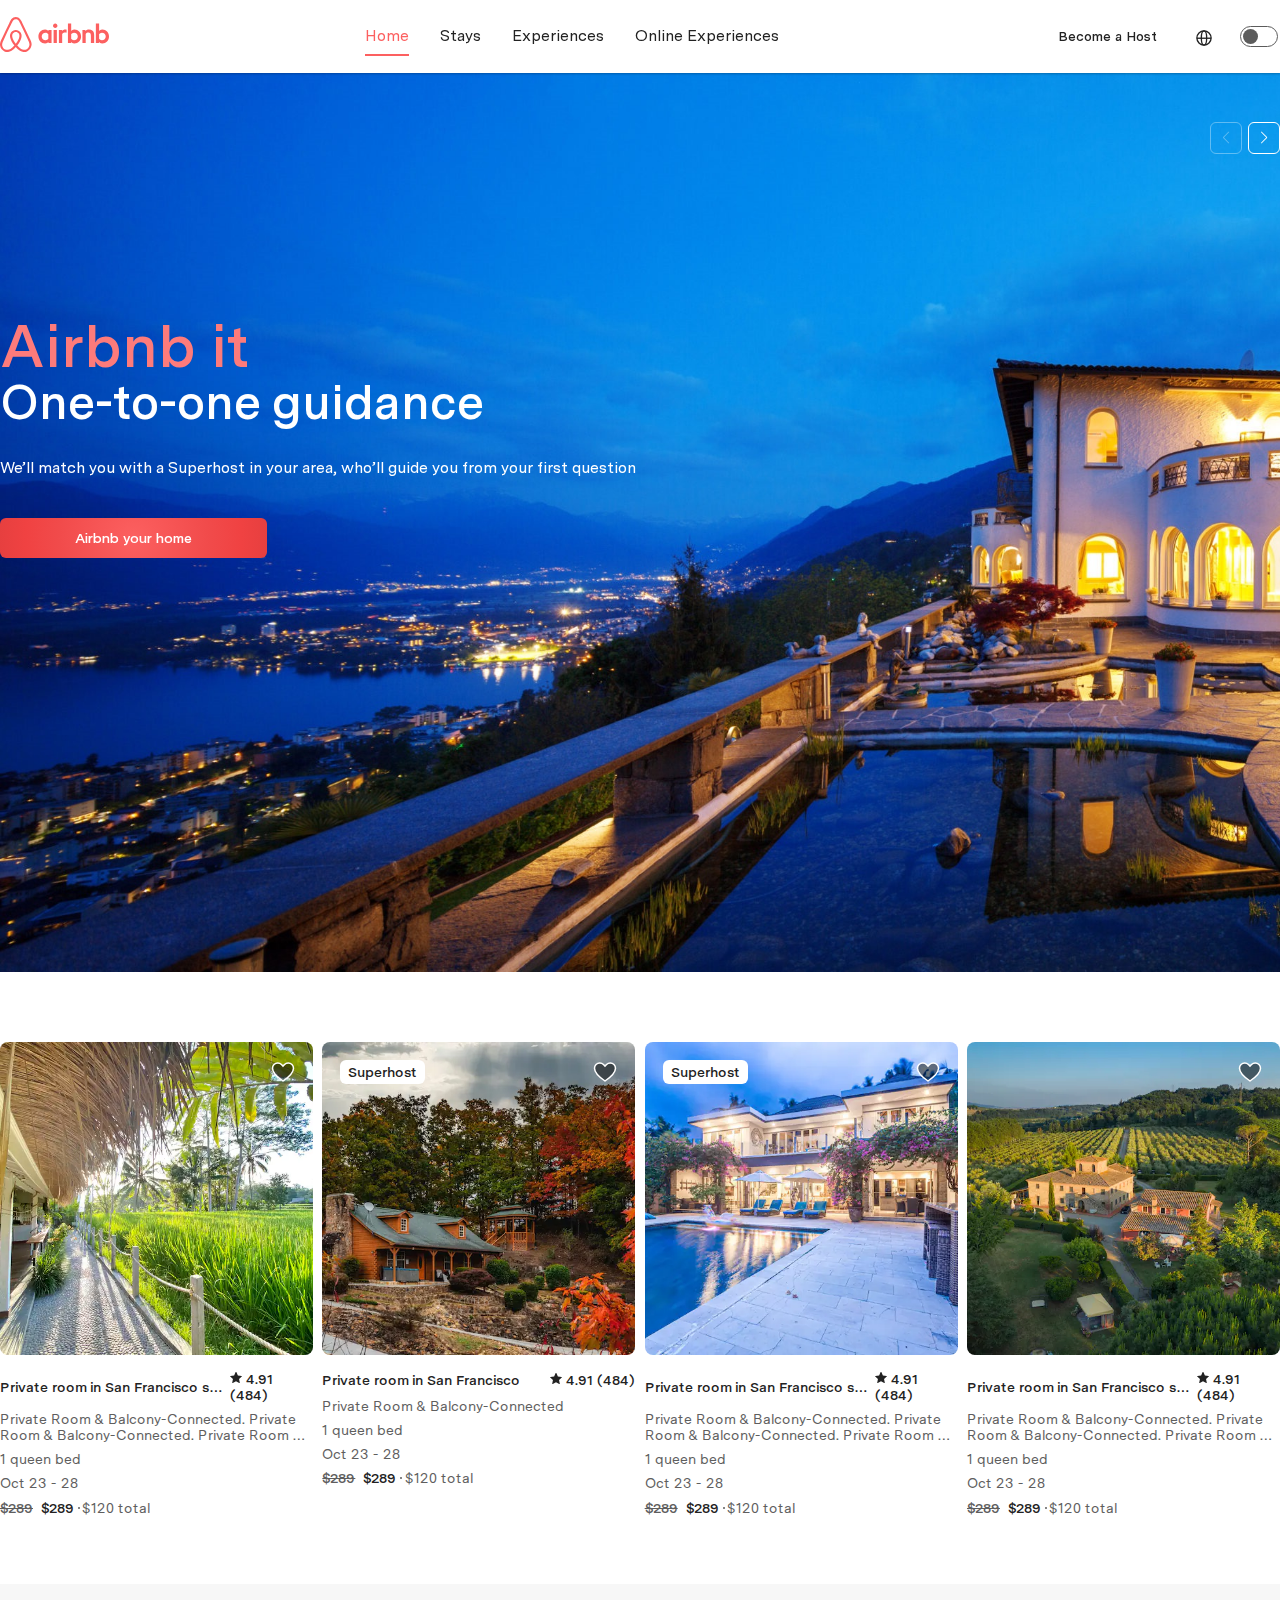
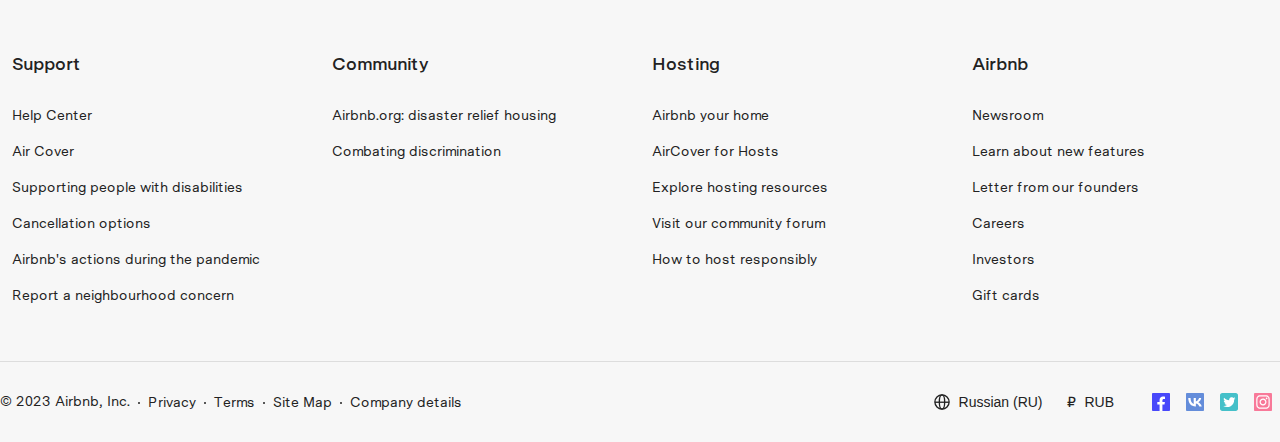
==== commit 986bd2fb: "доделана модалка, чекбокс в модалке" ====
--- a/index.html
+++ b/index.html
@@ -66,7 +66,7 @@
 
         <fieldset class="switcher">
           <input type="checkbox" class="switch">
-          <label for="switch"></label>
+          <label for="s2"></label>
         </fieldset>
       </div>
     </div>
@@ -109,21 +109,17 @@
 
         <label for="text-message">Your message</label>
         <textarea placeholder="For example: Is this home family friendly? What other homes should I consider?"
-          name="text-message" id="" cols="30" rows="10"></textarea>
-
-        <input id="c1" type="checkbox">
-        <label for="c1">I'd like to receive marketing and policy communications from Luxury Retreats</label>
-
-        <button class="btn btn-transparent" type="button">Send message</button>
+          name="text-message" id="" cols="30" rows="5"></textarea>
+
+        <input type="checkbox" class="modal-checkbox" id="text-message">
+        <label for="text-message">I'd like to receive marketing and policy communications from Luxury
+          Retreats</label>
+
+        <button class="btn btn-primary mt-16" type="button">Send message</button>
       </form>
     </section>
 
-    <footer class="modal-footer">
-      <div>
-        <span>Learn how we handle your details in our</span>
-        <button type="button" class="btn btn-link">Privacy policy</button>
-      </div>
-    </footer>
+    <footer class="modal-footer"></footer>
   </dialog>
 
   <main>
@@ -452,16 +448,16 @@
 
         <nav class="footer-bottom__row">
           <button class="language btn-icon">
-            <svg class="mr-5"  width="16" height="16" viewBox="0 0 18 18" fill="none" xmlns="http://www.w3.org/2000/svg">
+            <svg class="mr-5" width="16" height="16" viewBox="0 0 18 18" fill="none" xmlns="http://www.w3.org/2000/svg">
               <circle cx="9" cy="9" r="8" stroke="#222222" stroke-width="1.5" />
               <ellipse cx="9" cy="9" rx="3" ry="8" stroke="#222222" stroke-width="1.5" />
               <line x1="1" y1="9.25" x2="17" y2="9.25" stroke="#222222" stroke-width="1.5" />
             </svg>
             Russian (RU)
-            </button>
-            <button class="btn-icon">
+          </button>
+          <button class="btn-icon">
             <span class="mr-5">₽</span>
-              RUB
+            RUB
           </button>
 
           <a class="mr-8" href="#" target="_blank">
@@ -510,8 +506,8 @@
 
           <a class="mr-8" href="#" target="_blank">
             <svg viewBox="0 0 32 32" xmlns="http://www.w3.org/2000/svg"
-              style="display:block;height:18px;width:18px;fill:rgb(248, 121, 153);" aria-label="Open Instagram" role="img"
-              focusable="false">
+              style="display:block;height:18px;width:18px;fill:rgb(248, 121, 153);" aria-label="Open Instagram"
+              role="img" focusable="false">
               <path
                 d="m30 0h-28c-1.10457 0-2 .89543-2 2v28c0 1.1046.89543 2 2 2h28c1.1046 0 2-.8954 2-2v-28c0-1.10457-.8954-2-2-2z">
               </path>
--- a/css/light.css
+++ b/css/light.css
@@ -9,7 +9,7 @@
 
   --nav-link-color: #222222; /* цвет ссылок в навигации */
 
-  --accent-color: #fd6060; /* основной цвет тем */
+  --accent-color: #fc6060; /* основной цвет тем */
 
   --bg-hover: #F7F7F7;
 
@@ -22,16 +22,24 @@
   --line-footer: 1px solid #dddddd;
 
   --bg-footer: var(--bg-hover);
+
+  --label-color: #717171; /* цвет текста label, placeholder */
+
+  --switch-hover: #b6b6b6;
 }
 
 
 /* btn-primary */
 .btn-primary {
-  --button-bg-color: #FF385C;
-  --button-text-color: #ffffff;
+  --button-bg-color: #fc6060;
+  --button-content-color: #ffffff;
 }
 
-/* btn-ghost */
+/* btn-dark */
+/*.btn-dark {
+  --button-content-color: #fff;
+  --button-bg-color: #222222;
+}*/
 
 
 /* forms */
@@ -42,6 +50,12 @@
 textarea {
   --input-bg-color: #ffffff;
   --input-border-color: #B0B0B0;
+  --input-text-color: #222222;
+}
+
+input:not([type="checkbox"]):focus,
+textarea:focus {
+  --box-shadow: inset 0 0 0 2px var(--banner-title);
 }
 
 .text-secondary {
@@ -68,6 +82,15 @@
   background-image: radial-gradient(circle at center, #fc6060 0%, #f14b4b 27.5%, #f04242 40%, #df3d3d 57.5%, #c42b2b 75%, #c42b2b 100%);
 }
 
+/* чекбокс в модалке */
+.modal-checkbox {
+  --checkbox-bg-color-default: #ffffff;
+  --checkbox-bg-color-checked: #fc6060;
+  --checkbox-mark-color: #ffffff;
+  --checkbox-border-color: #B0B0B0;
+}
 
 
 
+
+
--- a/css/dark.css
+++ b/css/dark.css
@@ -20,6 +20,8 @@
   --line-footer: 1px solid #777777;
 
   --bg-footer: var(--body-color);
+
+  --label-color: rgba(255, 255, 255, 0.38); /* цвет текста label, placeholder */
 }
 
 /* logo */
@@ -40,24 +42,38 @@
 /* btn-primary */
 .btn-primary {
   --button-bg-color: #BB86FC;
-  --button-text-color: #000000;
+  --button-content-color: #000000;
 }
 
 .btn-airbnb {
   background-image: radial-gradient(circle at center, #b277fc 0%, #a66aee 27.5%, #8243ce 40%, #602ba0 57.5%, #4e08a3 75%, #3108a3 100%);
 }
 
-/* btn-ghost */
+/* btn-dark */
+/*.btn-dark {
+  --button-content-color: #222222;
+  --button-bg-color: #ffffff;
+}*/
+
+
 
 
 /* forms */
 input[type='text'],
 input[type='email'],
 input[type='password'],
+input[type='tel'],
 textarea {
-  --input-bg-color: #F6F6F6;
-  --input-border-color: #D2D2D2;
+  --input-bg-color: transparent;
+  --input-border-color: rgba(255, 255, 255, 0.6);
+  --input-text-color: rgba(255, 255, 255, 0.87);
 }
+
+input:not([type="checkbox"]):focus,
+textarea:focus {
+  --box-shadow: inset 0 0 0 2px #BB86FC;
+}
+
 
 .price-current {
   color: var(--title-color);
@@ -85,4 +101,12 @@
 
 .mr-8:hover {
   background-color: var(--bg-hover);
-}+}
+
+/* чекбокс в модалке */
+.modal-checkbox {
+  --checkbox-bg-color-default: transparent;
+  --checkbox-bg-color-checked: #BB86FC;
+  --checkbox-mark-color: #222222;
+  --checkbox-border-color: rgba(255, 255, 255, 0.6);
+}
--- a/css/style.css
+++ b/css/style.css
@@ -493,7 +493,11 @@
 
 
 
-/* атомарные классы */
+/* утилиты, атомарные классы */
+.mt-16 {
+  margin-top: 16px;
+}
+
 
 .inline {
   display: inline-block;
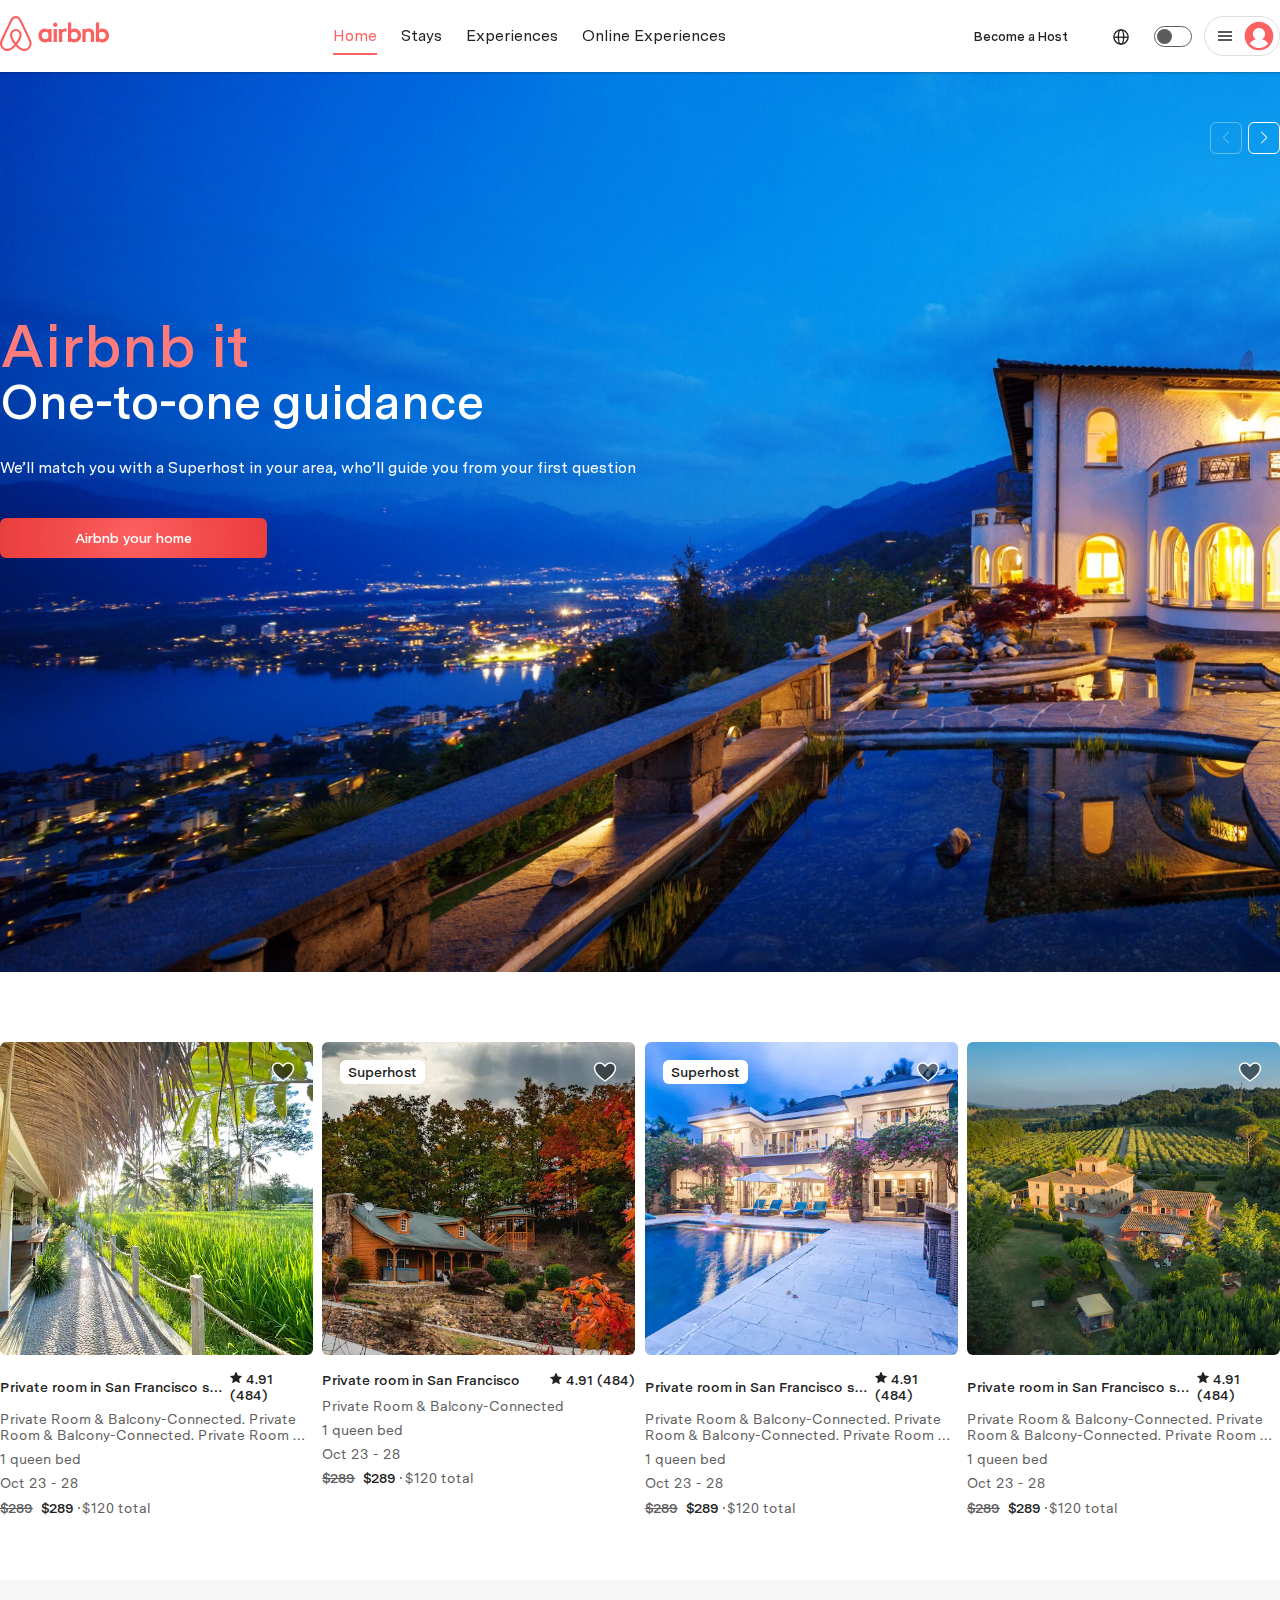
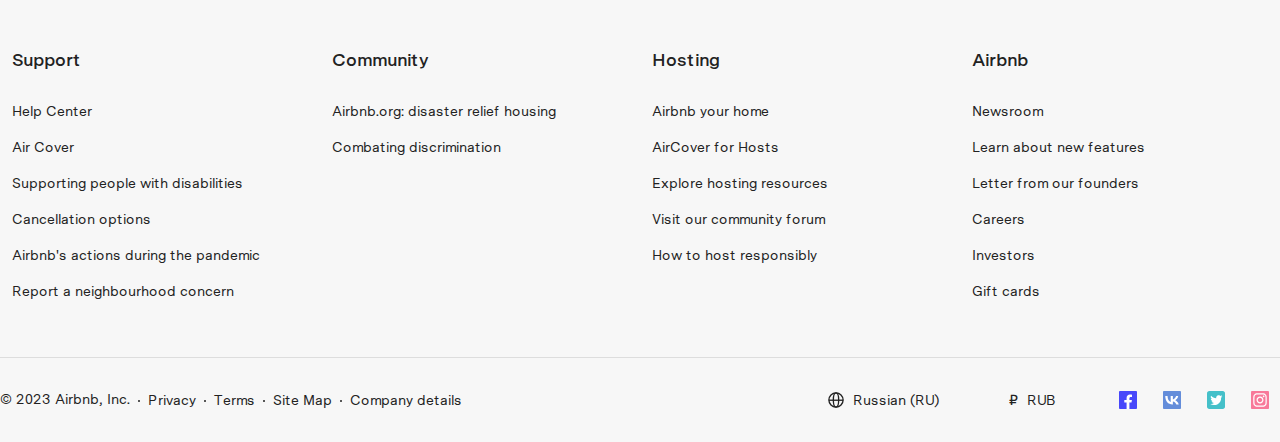
==== commit ef918603: "доделаны: структура для шапки, ссылок и кнопок на стр" ====
--- a/index.html
+++ b/index.html
@@ -30,7 +30,7 @@
   <header class="header">
     <div class="container">
       <div class="flex">
-        <a href="#" class="header-logo">
+        <a href="index.html" class="header-logo">
           <svg xmlns="http://www.w3.org/2000/svg" width="109" height="35" viewBox="0 0 109 35" fill="none">
             <g clip-path="url(#clip0_202_1081)">
               <path
@@ -68,6 +68,43 @@
           <input type="checkbox" class="switch">
           <label for="s2"></label>
         </fieldset>
+
+        <button class="dropdown-button btn">
+          <div class="icon">
+            <svg viewBox="0 0 32 32" xmlns="http://www.w3.org/2000/svg" aria-hidden="true" role="presentation"
+              focusable="false"
+              style="display: block; fill: none; height: 16px; width: 16px; stroke: currentcolor; stroke-width: 3; overflow: visible;">
+              <g fill="none" fill-rule="nonzero">
+                <path d="m2 16h28"></path>
+                <path d="m2 24h28"></path>
+                <path d="m2 8h28"></path>
+              </g>
+            </svg>
+          </div>
+
+          <div class="avatar">
+            <svg viewBox="0 0 32 32" xmlns="http://www.w3.org/2000/svg" aria-hidden="true" role="presentation"
+              focusable="false" style="display: block; height: 100%; width: 100%; fill: currentcolor;">
+              <path
+                d="m16 .7c-8.437 0-15.3 6.863-15.3 15.3s6.863 15.3 15.3 15.3 15.3-6.863 15.3-15.3-6.863-15.3-15.3-15.3zm0 28c-4.021 0-7.605-1.884-9.933-4.81a12.425 12.425 0 0 1 6.451-4.4 6.507 6.507 0 0 1 -3.018-5.49c0-3.584 2.916-6.5 6.5-6.5s6.5 2.916 6.5 6.5a6.513 6.513 0 0 1 -3.019 5.491 12.42 12.42 0 0 1 6.452 4.4c-2.328 2.925-5.912 4.809-9.933 4.809z">
+              </path>
+            </svg>
+            <!-- <img src="images/header/avatar.jpg" alt="avatar"> -->
+          </div>
+
+          <div class="dropdown-menu">
+            <a href="#">
+              <b>Log in</b>
+            </a>
+            <a href="#">Sign up</a>
+            <div class="dropdown-line"></div>
+            <a href="#">Airbnb your home</a>
+            <a href="help.html">Help</a>
+          </div>
+        </button>
+
+
+
       </div>
     </div>
   </header>
@@ -107,12 +144,12 @@
           <input id="tel" type="tel" placeholder="Telephone">
         </div>
 
-        <label for="text-message">Your message</label>
+        <label for="text-message1">Your message</label>
         <textarea placeholder="For example: Is this home family friendly? What other homes should I consider?"
-          name="text-message" id="" cols="30" rows="5"></textarea>
-
-        <input type="checkbox" class="modal-checkbox" id="text-message">
-        <label for="text-message">I'd like to receive marketing and policy communications from Luxury
+          name="text-message" id="text-message1" cols="30" rows="5"></textarea>
+
+        <input type="checkbox" class="modal-checkbox" id="text-message2">
+        <label for="text-message2">I'd like to receive marketing and policy communications from Luxury
           Retreats</label>
 
         <button class="btn btn-primary mt-16" type="button">Send message</button>
@@ -447,7 +484,7 @@
         </nav>
 
         <nav class="footer-bottom__row">
-          <button class="language btn-icon">
+          <button class="btn btn-ghost btn-icon">
             <svg class="mr-5" width="16" height="16" viewBox="0 0 18 18" fill="none" xmlns="http://www.w3.org/2000/svg">
               <circle cx="9" cy="9" r="8" stroke="#222222" stroke-width="1.5" />
               <ellipse cx="9" cy="9" rx="3" ry="8" stroke="#222222" stroke-width="1.5" />
@@ -455,14 +492,14 @@
             </svg>
             Russian (RU)
           </button>
-          <button class="btn-icon">
+          <button class="btn btn-ghost">
             <span class="mr-5">₽</span>
             RUB
           </button>
 
           <a class="mr-8" href="#" target="_blank">
             <svg viewBox="0 0 32 32" xmlns="http://www.w3.org/2000/svg"
-              style="display:block;height:18px;width:18px;fill:rgb(72, 72, 250)" aria-label="Open Facebook" role="img"
+              style="display:block;height:18px;width:18px;fill:#4848fa" aria-label="Open Facebook" role="img"
               focusable="false">
               <path
                 d="m30 0c.5304 0 1.0391.210714 1.4142.585786.3751.375073.5858.883784.5858 1.414214v28c0 .5304-.2107 1.0391-.5858 1.4142s-.8838.5858-1.4142.5858h-28c-.53043 0-1.039141-.2107-1.414214-.5858-.375072-.3751-.585786-.8838-.585786-1.4142v-28c0-.53043.210714-1.039141.585786-1.414214.375073-.375072.883784-.585786 1.414214-.585786z">
@@ -506,8 +543,8 @@
 
           <a class="mr-8" href="#" target="_blank">
             <svg viewBox="0 0 32 32" xmlns="http://www.w3.org/2000/svg"
-              style="display:block;height:18px;width:18px;fill:rgb(248, 121, 153);" aria-label="Open Instagram"
-              role="img" focusable="false">
+              style="display:block;height:18px;width:18px;fill:#f87999;" aria-label="Open Instagram" role="img"
+              focusable="false">
               <path
                 d="m30 0h-28c-1.10457 0-2 .89543-2 2v28c0 1.1046.89543 2 2 2h28c1.1046 0 2-.8954 2-2v-28c0-1.10457-.8954-2-2-2z">
               </path>
@@ -527,6 +564,7 @@
   <script src="lib/swiper.js"></script>
   <script src="js/theme-switcher.js"></script>
   <script src="js/index.js"></script>
+
 </body>
 
 </html>--- a/css/light.css
+++ b/css/light.css
@@ -26,8 +26,20 @@
   --label-color: #717171; /* цвет текста label, placeholder */
 
   --switch-hover: #b6b6b6;
+
+   /* dropdown */
+   --dropdown-button-bg: #ffffff;
+   --dropdown-border-color: #ddd;
+   --dropdown-box-shadow: 0 2px 4px rgba(0,0,0,0.18);
+   --dropdown-shadow: hsla(0, 0%, 0%, 0.122);
+
+  /* search-menu*/
+   --search-menu-shadow: rgba(0, 0, 0, 0.28);
+
+
+    /* btn-search*/
+   --btn-search: radial-gradient(circle at center, #fc6f6f 0%, #f56262 40%, #f04242 57.5%, #df3d3d 75%, #c42b2b 100%);
 }
-
 
 /* btn-primary */
 .btn-primary {
@@ -78,7 +90,8 @@
   background-color: #e0e0e0;
 }
 
-.btn-airbnb {
+.btn-airbnb,
+.log-in_link {
   background-image: radial-gradient(circle at center, #fc6060 0%, #f14b4b 27.5%, #f04242 40%, #df3d3d 57.5%, #c42b2b 75%, #c42b2b 100%);
 }
 
@@ -90,7 +103,19 @@
   --checkbox-border-color: #B0B0B0;
 }
 
+.dropdown-line {
+  --dropdown-line: #ddd;
+}
+
+.block-image {
+  --image-color: #ebebeb;
+}
+
+.tabs-active::after {
+  --tabs-after: var(--nav-link-color);
+}
 
 
 
 
+
--- a/css/dark.css
+++ b/css/dark.css
@@ -22,6 +22,21 @@
   --bg-footer: var(--body-color);
 
   --label-color: rgba(255, 255, 255, 0.38); /* цвет текста label, placeholder */
+
+  /* dropdown */
+  --dropdown-button-bg: #292929;
+  --dropdown-border-color: rgba(255, 255, 255, 0.3);
+  --dropdown-box-shadow: 0px 8px 10px rgba(0, 0, 0, 0.14), 0px 3px 14px rgba(0, 0, 0, 0.12), 0px 5px 5px rgba(0, 0, 0, 0.2);
+
+  --dropdown-shadow: #00000050;
+
+  /* search-menu*/
+  --search-menu-shadow: rgba(0, 0, 0, 0.473);
+
+
+  
+    /* btn-search*/
+    --btn-search: radial-gradient(circle at center, #b277fc 0%, #a66aee 40%, #8243ce 57.5%, #602ba0 75%, #602ba0 100%);
 }
 
 /* logo */
@@ -45,7 +60,8 @@
   --button-content-color: #000000;
 }
 
-.btn-airbnb {
+.btn-airbnb,
+.log-in_link {
   background-image: radial-gradient(circle at center, #b277fc 0%, #a66aee 27.5%, #8243ce 40%, #602ba0 57.5%, #4e08a3 75%, #3108a3 100%);
 }
 
@@ -110,3 +126,15 @@
   --checkbox-mark-color: #222222;
   --checkbox-border-color: rgba(255, 255, 255, 0.6);
 }
+
+.dropdown-line {
+  --dropdown-line: var(--bg-hover);
+}
+
+.block-image {
+  --image-color: var(--bg-hover);
+}
+
+.tabs-active::after {
+  --tabs-after:   #7300ff ;
+}--- a/css/style.css
+++ b/css/style.css
@@ -3,6 +3,7 @@
 @import "../css/forms.css";
 @import "../lib/swiper.css";
 @import "../css/modal.css";
+@import "../css/help.css";
 
 
 
@@ -60,10 +61,10 @@
 
 .header-nav {
   display: inline-flex;
-  width: 70%;
+  width: 64%;
   flex-direction: row;
   justify-content: center;
-  gap: 15px;
+  gap: 8px;
 }
 
 .header-nav__link {
@@ -80,7 +81,7 @@
 .header-nav__link::after,
 .link-active::after {
   content: '';
-  height: 1.5px;
+  height: 2px;
   position: absolute;
   bottom: 0;
   width: 100%;
@@ -118,6 +119,12 @@
 .link-active::after {
   background-color: var(--accent-color);
   transform: scaleX(1);
+}
+
+.header-buttons {
+  display: inline-flex;
+  width: 15%;
+  justify-content: space-between;
 }
 
 
@@ -217,12 +224,12 @@
   vertical-align: middle;
   /* убираем зазор снизу */
   object-fit: cover;
-  border-radius: 8px;
+  border-radius: 6px;
 }
 
 .card-image {
   min-height: 313px;
-  border-radius: 8px;
+  border-radius: 6px;
   position: relative;
   margin-bottom: 16px;
 }
@@ -438,17 +445,9 @@
   border: transparent;
   cursor: pointer;
   padding: 10px;
-  border-radius: 8px;
+  border-radius: 6px;
   font-size: 14px;
   font-weight: 400;
-}
-
-.footer-bottom button:not([class="language btn-icon"]) {
-  margin-right: 20px;
-}
-
-.language .mr-5 {
-  vertical-align: text-top;
 }
 
 .mr-5 {
@@ -456,10 +455,107 @@
 }
 
 .mr-8 {
-  padding: 8px;
-  border-radius: 8px;
+  width: 40px;
+  height: 40px;
+  padding: 11px;
+  border-radius: 50%;
+  margin-left: 4px;
   background-color: transparent;
 }
+
+
+/* .dropdown-button */
+.dropdown-button {
+  display: inline-flex;
+  justify-content: space-between;
+  align-items: center;
+  padding: 5px 5px 5px 12px;
+  margin: 0;
+  min-width: 76px;
+  max-height: 38px;
+  border-radius: 4px;
+  background-color: var(--dropdown-button-bg);
+  border: 1px solid var(--dropdown-border-color);
+  border-radius: 21px;
+  outline: none;
+  cursor: pointer;
+  position: relative;
+}
+
+.dropdown-button:hover,
+.dropdown-button:focus {
+  box-shadow: var(--dropdown-box-shadow);
+}
+
+.dropdown-button .icon svg path {
+  stroke: var(--nav-link-color);
+}
+
+.dropdown-button .avatar svg path {
+  fill: var(--accent-color);
+}
+
+.avatar {
+  width: 30px;
+  height: 30px;
+  color: var(--avatar-bg);
+}
+
+.avatar img {
+  object-fit: cover;
+  width: 100%;
+  height: 100%;
+  border-radius: 50%;
+}
+
+.dropdown-menu {
+  display: none;
+  background-color: var(--dropdown-button-bg);
+  color: var(--nav-link-color);
+  flex-direction: column;
+  align-items: flex-start;
+  border-radius: 12px;
+  box-shadow: 0 2px 16px var(--dropdown-shadow);
+  margin-top: 34px;
+  padding: 8px 0;
+  position: absolute;
+  right: 0;
+  top: 50%;
+  /* max-height: calc(100vh - 100px); */
+  overflow-y: auto;
+  min-width: 240px;
+}
+
+.dropdown-show {
+  display: inline-flex;
+}
+
+.dropdown-menu a {
+  padding: 12px 16px;
+  font-size: 14px;
+  font-weight: 400;
+  display: inline-block;
+  width: 100%;
+  white-space: nowrap;
+  text-overflow: ellipsis;
+  max-width: 240px;
+  overflow-x: hidden;
+  text-align: left;
+  letter-spacing: 0.5px;
+}
+
+.dropdown-menu a:hover {
+  background-color: var(--bg-hover);
+}
+ 
+
+.dropdown-line {
+  background-color:var(--dropdown-line);
+  height: 1px;
+  width: 100%;
+  margin: 8px 0;
+}
+
 
 
 /* skeleton */
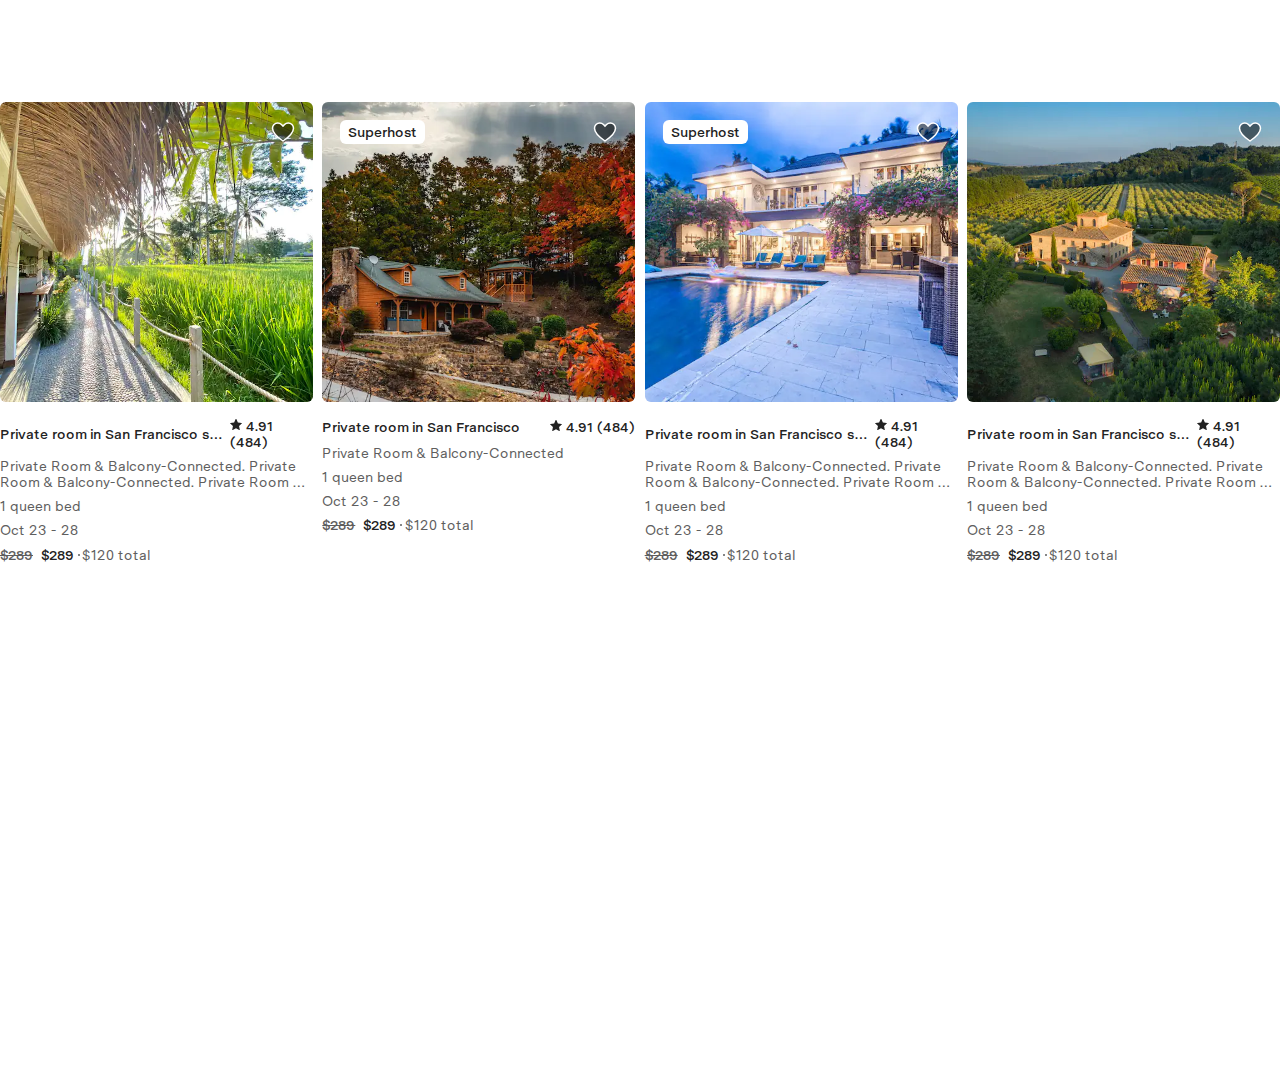
==== commit 8582a09b: "media" ====
--- a/index.html
+++ b/index.html
@@ -23,7 +23,7 @@
 
   <link rel="stylesheet" href="css/light.css" media="(prefers-color-scheme: light)">
   <link rel="stylesheet" href="css/dark.css" media="(prefers-color-scheme: dark)">
-  <link rel="stylesheet" href="css/style.css">
+  <link rel="stylesheet" href="css/main.css">
 </head>
 
 <body>
--- a/css/light.css
+++ b/css/light.css
@@ -26,6 +26,10 @@
   --label-color: #717171; /* цвет текста label, placeholder */
 
   --switch-hover: #b6b6b6;
+
+  --swiper-color: #a77979af;
+
+  --help-detail-color: var(--title-color);
 
    /* dropdown */
    --dropdown-button-bg: #ffffff;
@@ -111,7 +115,7 @@
   --image-color: #ebebeb;
 }
 
-.tabs-active::after {
+.tabs-btn__active::after {
   --tabs-after: var(--nav-link-color);
 }
 
--- a/css/dark.css
+++ b/css/dark.css
@@ -22,6 +22,10 @@
   --bg-footer: var(--body-color);
 
   --label-color: rgba(255, 255, 255, 0.38); /* цвет текста label, placeholder */
+
+  --swiper-color: #c392ff57;
+
+  --help-detail-color: var(--subtitle-color);
 
   /* dropdown */
   --dropdown-button-bg: #292929;
@@ -135,6 +139,6 @@
   --image-color: var(--bg-hover);
 }
 
-.tabs-active::after {
+.tabs-btn__active::after {
   --tabs-after:   #7300ff ;
 }--- a/css/main.css
+++ b/css/main.css
@@ -0,0 +1,10 @@
+@import "../css/fonts.css";
+@import "../css/normalize.css";
+@import "../css/style.css";
+@import "../css/forms.css";
+@import "../lib/swiper.css";
+@import "../css/modal.css";
+@import "../css/help.css";
+@import "../css/tabs.css";
+@import "../css/help-details.css";
+@import "../css/media.css"; /* в конце! */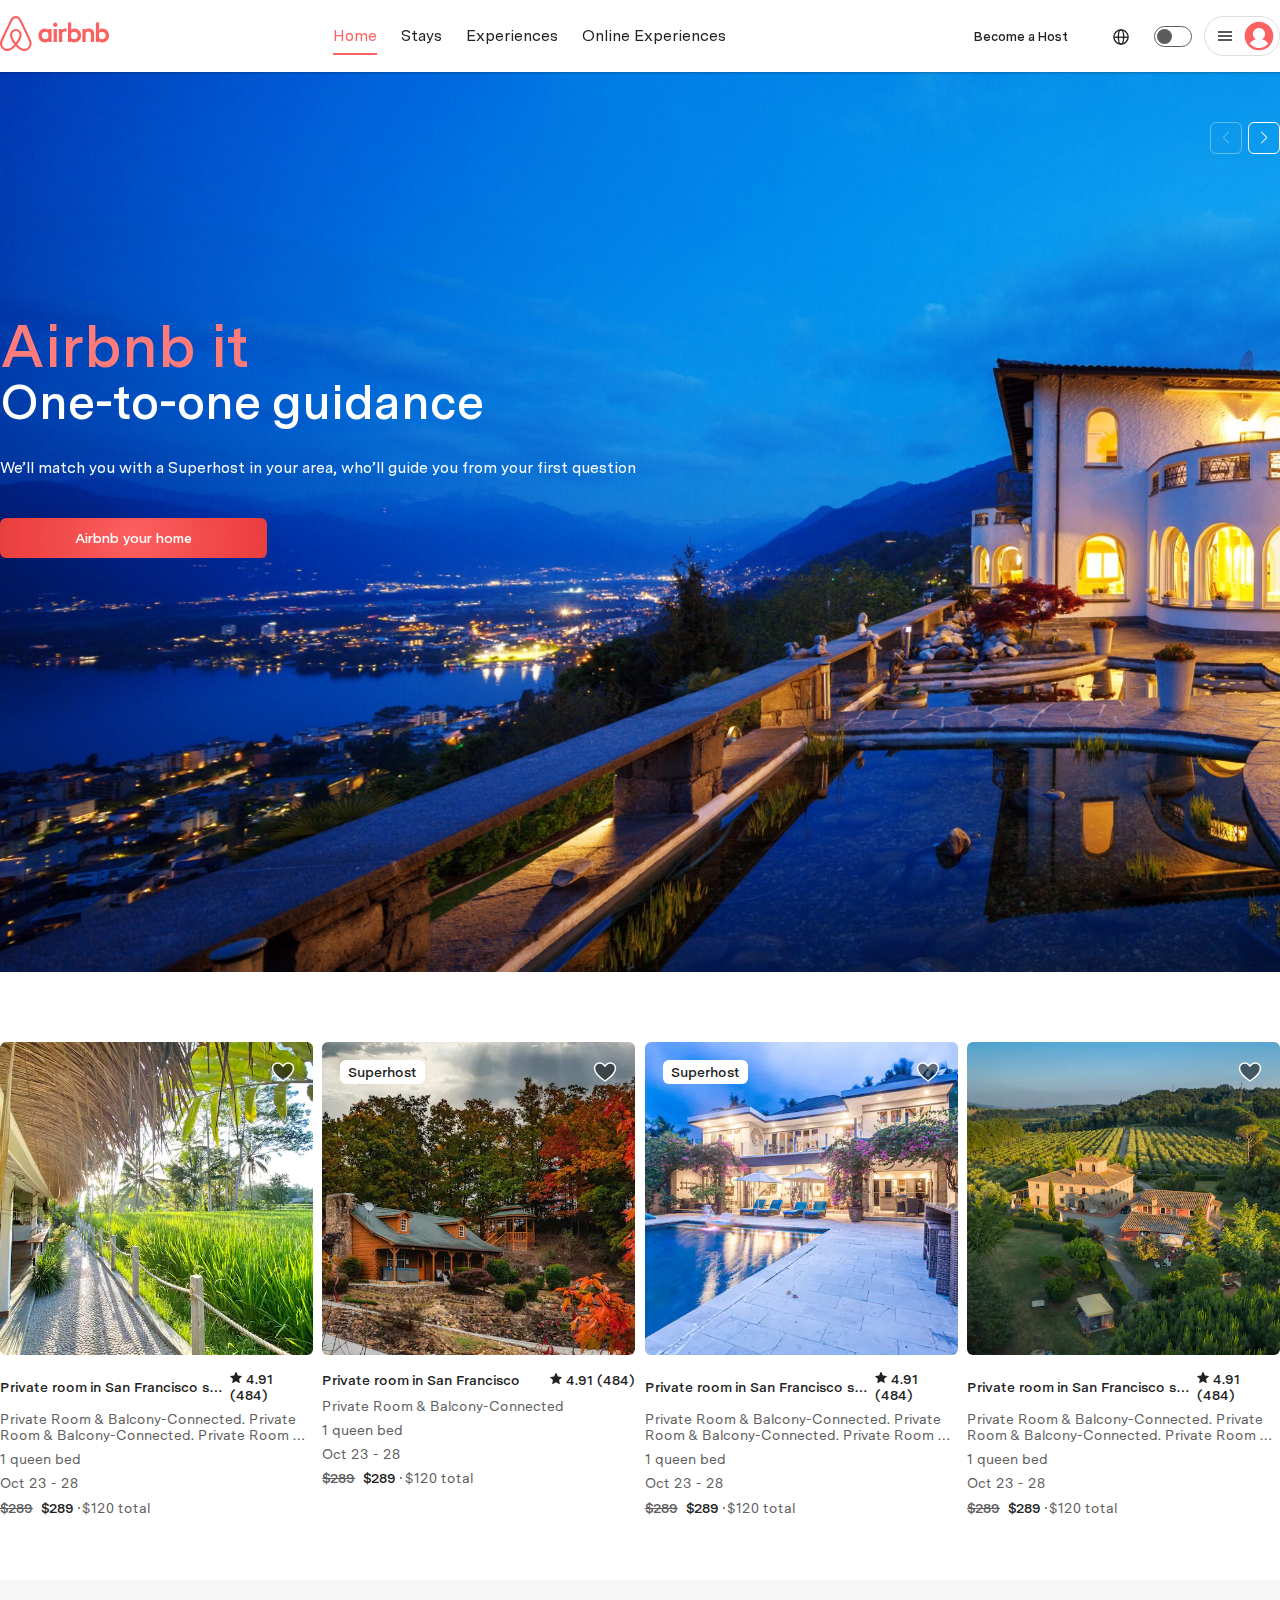
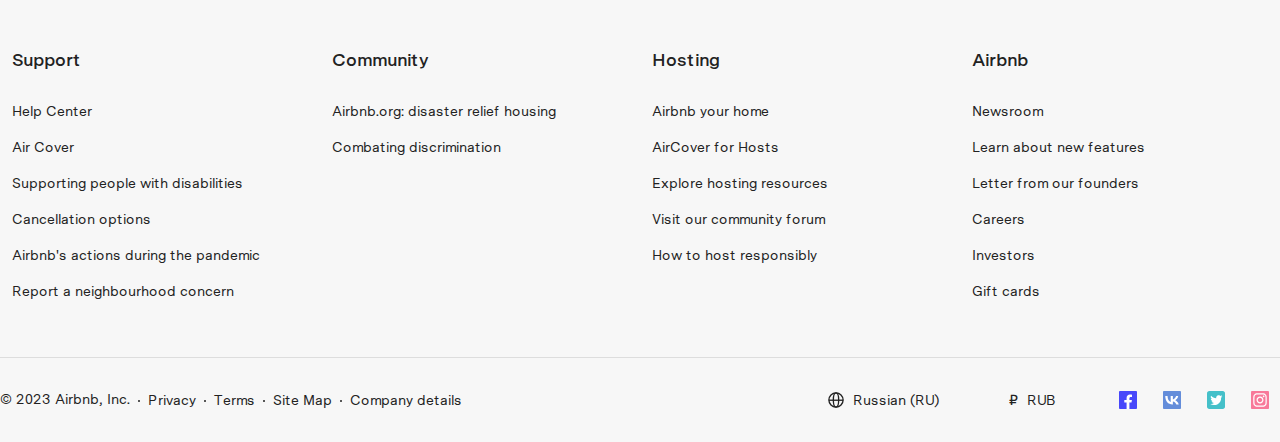
==== commit c9ffe366: "media" ====
--- a/index.html
+++ b/index.html
@@ -23,7 +23,7 @@
 
   <link rel="stylesheet" href="css/light.css" media="(prefers-color-scheme: light)">
   <link rel="stylesheet" href="css/dark.css" media="(prefers-color-scheme: dark)">
-  <link rel="stylesheet" href="css/main.css">
+  <link rel="stylesheet" href="css/style.css">
 </head>
 
 <body>
--- a/css/style.css
+++ b/css/style.css
@@ -0,0 +1,615 @@
+@import "../css/fonts.css";
+@import "../css/normalize.css";
+@import "../css/forms.css";
+@import "../lib/swiper.css";
+@import "../css/modal.css";
+@import "../css/help.css";
+@import "../css/tabs.css";
+@import "../css/help-details.css";
+@import "../css/media.css"; /* в конце! */
+
+body {
+  font-family: 'Messina Sans', sans-serif;
+  margin: 0;
+  color: #222222;
+  background-color: var(--bg-body);
+  position: relative;
+  min-height: 100vh;
+}
+
+* {
+  box-sizing: border-box;
+}
+
+h1,
+h2,
+h3,
+p {
+  margin: 0;
+}
+
+a {
+  text-decoration: none;
+  color: var(--nav-link-color);
+}
+
+img {
+  vertical-align: middle;
+  max-width: 100%;
+}
+
+.container {
+  width: 100%;
+  max-width: 1312px;
+  margin: 0 auto;
+}
+
+
+/* header */
+.header {
+  background-color: var(--body-color);
+  min-height: 72px;
+  box-sizing: border-box;
+  width: 100%;
+  z-index: 2;
+  padding: 16px 0;
+  position: fixed;
+  top: 0;
+  left: 0;
+  right: 0;
+  box-shadow: var(--box-shadow);
+}
+
+.header-nav {
+  display: inline-flex;
+  width: 64%;
+  flex-direction: row;
+  justify-content: center;
+  gap: 8px;
+}
+
+.header-nav__link {
+  font-family: 'Messina Sans', sans-serif;
+  font-weight: 400;
+  padding: 10px 0;
+  border: 0;
+  margin: 0 8px;
+  background-color: transparent;
+  position: relative;
+  text-transform: capitalize;
+}
+
+.header-nav__link::after,
+.link-active::after {
+  content: '';
+  height: 2px;
+  position: absolute;
+  bottom: 0;
+  width: 100%;
+  background-color: var(--nav-link-color);
+  inset-inline: 0;
+  transform: scaleX(0);
+  transition: transform 0.2s ease;
+}
+
+.header-nav__link:hover {
+  opacity: 0.65;
+}
+
+/* анимация линии при наведении на неактивную ссылку */
+.header-nav__link:hover::after {
+  transform: scaleX(1);
+  opacity: 0.65;
+}
+
+.link-active {
+  color: var(--accent-color);
+}
+
+/* активная ссылка должна быть непрозрачной */
+.link-active:hover {
+  opacity: 1;
+}
+
+/* активная ссылка должна быть непрозрачной */
+.link-active:hover::after {
+  opacity: 1;
+}
+
+/* анимация линии при наведении на активную ссылку */
+.link-active::after {
+  background-color: var(--accent-color);
+  transform: scaleX(1);
+}
+
+.header-buttons {
+  display: inline-flex;
+  width: 15%;
+  justify-content: space-between;
+}
+
+
+
+/* banner */
+.banner {
+  background-image: url(../images/banner/banner.jpg);
+  min-height: 100vh;
+  background-position: top left;
+  background-repeat: no-repeat;
+  background-size: cover;
+  padding: 48px 0;
+  margin-bottom: 40px;
+}
+
+
+.banner-description {
+  display: inline-flex;
+  flex-direction: column;
+  align-items: flex-start;
+  padding-top: 200px;
+}
+
+.banner-title {
+  font-size: 60px;
+  line-height: 52px;
+  margin-bottom: 30px;
+  color: var(--banner-title);
+}
+
+.banner-title span {
+  font-size: 48px;
+  line-height: 52px;
+  color: #ffffff;
+}
+
+.banner-subtitle {
+  font-size: 16px;
+  line-height: 20px;
+  margin-bottom: 40px;
+  color: #ffffff;
+}
+
+/* swiper-slider   */
+.swiper-button-prev,
+.swiper-button-next {
+  --swiper-navigation-size: 14px;
+  top: 2%;
+  color: #ffffff;
+  background-color: transparent;
+  border: 1px solid #fff;
+  border-radius: 6px;
+  width: 32px;
+  height: 32px;
+}
+
+.swiper-button-prev {
+  left: 94.5%;
+}
+
+.swiper-button-next {
+  right: 0;
+}
+
+.swiper-button-next::after,
+.swiper-button-prev::after {
+  font-size: 12px;
+}
+
+main {
+  padding: 72px 0 458px;
+}
+
+
+
+
+
+
+/* cards */
+.cards {
+  padding: 30px 0;
+}
+
+.card-wrapper {
+  position: relative;
+  width: 313px;
+  display: inline-flex;
+}
+
+.card {
+  margin-bottom: 30px;
+}
+
+.card img {
+  max-width: 100%;
+  height: 313px;
+  vertical-align: middle;
+  /* убираем зазор снизу */
+  object-fit: cover;
+  border-radius: 6px;
+}
+
+.card-image {
+  min-height: 313px;
+  border-radius: 6px;
+  position: relative;
+  margin-bottom: 16px;
+}
+
+.card-link {
+  display: block;
+  height: 100%;
+  width: 100%;
+  outline: none;
+  position: absolute;
+  top: 0;
+  left: 0;
+  right: 0;
+  bottom: 0;
+  background: transparent;
+  z-index: 1;
+  /* пользователь может перейти по ссылке на новой вкладке */
+}
+
+.card-heart {
+  display: inline-block;
+  fill: rgba(0, 0, 0, 0.5);
+  height: 24px;
+  width: 24px;
+  stroke: #FFFFFF;
+  stroke-width: 2;
+  vertical-align: middle;
+  position: absolute;
+  z-index: 1;
+  /* перекрытие кликабельной ссылки на карточке */
+  top: 18px;
+  right: 18px;
+}
+
+.heart-active {
+  fill: #FF385C;
+}
+
+.card-host {
+  padding: 4px 8px;
+  border-radius: 6px;
+  background-color: #fff;
+  position: absolute;
+  top: 18px;
+  left: 18px;
+  font-size: 14px;
+  font-weight: 600;
+  color: #222;
+}
+
+.card-text__title {
+  white-space: nowrap;
+  overflow-x: hidden;
+  text-overflow: ellipsis;
+  max-width: 230px;
+}
+
+.card-text__title,
+.card-text__rating {
+  font-size: 14px;
+  margin-bottom: 8px;
+  font-weight: 600;
+}
+
+.text-secondary {
+  font-size: 14px;
+  font-weight: normal;
+  margin-bottom: 8px;
+}
+
+.card-text__descr {
+  display: -webkit-box;
+  -webkit-line-clamp: 2;
+  -webkit-box-orient: vertical;
+  overflow: hidden;
+  text-overflow: ellipsis;
+}
+
+.card-text__price {
+  width: 48%;
+}
+
+.price-prev {
+  text-decoration: line-through;
+  font-weight: 600;
+}
+
+.price-current {
+  font-weight: 600;
+  color: var(--title-color);
+  position: relative;
+}
+
+.price-current::after {
+  content: '';
+  display: inline-block;
+  width: 2px;
+  height: 2px;
+  background-color: #5E5E5E;
+  border-radius: 50%;
+  margin-left: 4px;
+  vertical-align: middle;
+  position: absolute;
+  top: 50%;
+  margin-top: -1px;
+}
+
+h3 {
+  font-size: 16px;
+  line-height: 19px;
+}
+
+.km,
+.date {
+  color: #717171;
+  font-size: 12px;
+  line-height: 14px;
+}
+
+.night {
+  color: #222222;
+  font-size: 14px;
+  line-height: 17px;
+}
+
+
+/* footer */
+.footer {
+  padding: 22px 0;
+  background-color: var(--bg-footer);
+  position: absolute;
+  bottom: 0;
+  left: 0;
+  right: 0;
+  width: 100%;
+}
+
+.footer-rights {
+  font-weight: 400;
+  font-size: 16px;
+  line-height: 24px;
+  color: var(--title-color);
+}
+
+.footer-top {
+  padding: 48px 0;
+  display: flex;
+  justify-content: space-between;
+}
+
+.footer-top__column {
+  display: flex;
+  flex-direction: column;
+  padding: 0 12px;
+  width: 100%;
+}
+
+.footer-top__column h3 {
+  font-size: 18px;
+  font-weight: 600;
+  margin-bottom: 24px;
+  margin-top: 0;
+}
+
+.footer-link {
+  color: var(--nav-link-color);
+  font-weight: 400;
+  font-size: 14px;
+  line-height: 36px;
+}
+
+.footer-link:hover {
+  text-decoration: underline;
+}
+
+.footer-bottom {
+  display: flex;
+  justify-content: space-between;
+  align-items: center;
+  border-top: var(--line-footer);
+  padding-top: 22px;
+}
+
+.footer-bottom__row {
+  display: flex;
+  align-items: center;
+}
+
+.footer-bottom__row h3 {
+  font-size: 14px;
+  font-weight: 400;
+}
+
+.footer-bottom__row:nth-child(1) .footer-link::before {
+  content: "";
+  vertical-align: middle;
+  width: 2px;
+  height: 2px;
+  border-radius: 50%;
+  margin: 0 8px;
+  display: inline-block;
+}
+
+.footer-rights {
+  font-weight: 400;
+  font-size: 16px;
+  line-height: 24px;
+  color: var(--title-color);
+}
+
+.footer-bottom__row button {
+  background-color: transparent;
+  border: transparent;
+  cursor: pointer;
+  padding: 10px;
+  border-radius: 6px;
+  font-size: 14px;
+  font-weight: 400;
+}
+
+.mr-5 {
+  margin-right: 5px;
+}
+
+.mr-8 {
+  width: 40px;
+  height: 40px;
+  padding: 11px;
+  border-radius: 50%;
+  margin-left: 4px;
+  background-color: transparent;
+}
+
+
+/* .dropdown-button */
+.dropdown-button {
+  display: inline-flex;
+  justify-content: space-between;
+  align-items: center;
+  padding: 5px 5px 5px 12px;
+  margin: 0;
+  min-width: 76px;
+  max-height: 38px;
+  border-radius: 4px;
+  background-color: var(--dropdown-button-bg);
+  border: 1px solid var(--dropdown-border-color);
+  border-radius: 21px;
+  outline: none;
+  cursor: pointer;
+  position: relative;
+}
+
+.dropdown-button:hover,
+.dropdown-button:focus {
+  box-shadow: var(--dropdown-box-shadow);
+}
+
+.dropdown-button .icon svg path {
+  stroke: var(--nav-link-color);
+}
+
+.dropdown-button .avatar svg path {
+  fill: var(--accent-color);
+}
+
+.avatar {
+  width: 30px;
+  height: 30px;
+  color: var(--avatar-bg);
+}
+
+.avatar img {
+  object-fit: cover;
+  width: 100%;
+  height: 100%;
+  border-radius: 50%;
+}
+
+.dropdown-menu {
+  display: none;
+  background-color: var(--dropdown-button-bg);
+  color: var(--nav-link-color);
+  flex-direction: column;
+  align-items: flex-start;
+  border-radius: 12px;
+  box-shadow: 0 2px 16px var(--dropdown-shadow);
+  margin-top: 34px;
+  padding: 8px 0;
+  position: absolute;
+  right: 0;
+  top: 50%;
+  /* max-height: calc(100vh - 100px); */
+  overflow-y: auto;
+  min-width: 240px;
+}
+
+.dropdown-show {
+  display: inline-flex;
+}
+
+.dropdown-menu a {
+  padding: 12px 16px;
+  font-size: 14px;
+  font-weight: 400;
+  display: inline-block;
+  width: 100%;
+  white-space: nowrap;
+  text-overflow: ellipsis;
+  max-width: 240px;
+  overflow-x: hidden;
+  text-align: left;
+  letter-spacing: 0.5px;
+}
+
+.dropdown-menu a:hover {
+  background-color: var(--bg-hover);
+}
+ 
+
+.dropdown-line {
+  background-color:var(--dropdown-line);
+  height: 1px;
+  width: 100%;
+  margin: 8px 0;
+}
+
+
+
+/* skeleton */
+.skeleton {
+  position: relative;
+}
+
+.skeleton::before {
+  content: '';
+  position: absolute;
+  top: 0;
+  left: 0;
+  width: 100%;
+  height: 100%;
+  z-index: 3;
+  background: linear-gradient(90deg, #eee, #f9f9f9, #eee);
+  background-size: 200%;
+  animation: skeleton 1s infinite reverse;
+}
+
+@keyframes skeleton {
+  0% {
+    background-position: -100% 0;
+  }
+
+  100% {
+    background-position: 100% 0;
+  }
+}
+
+
+
+/* утилиты, атомарные классы */
+.mt-16 {
+  margin-top: 16px;
+}
+
+
+.inline {
+  display: inline-block;
+  vertical-align: middle;
+}
+
+.ml-8 {
+  margin-left: 8px;
+}
+
+.flex,
+.flex-start {
+  display: flex;
+  justify-content: space-between;
+}
+
+.flex {
+  align-items: center;
+}
